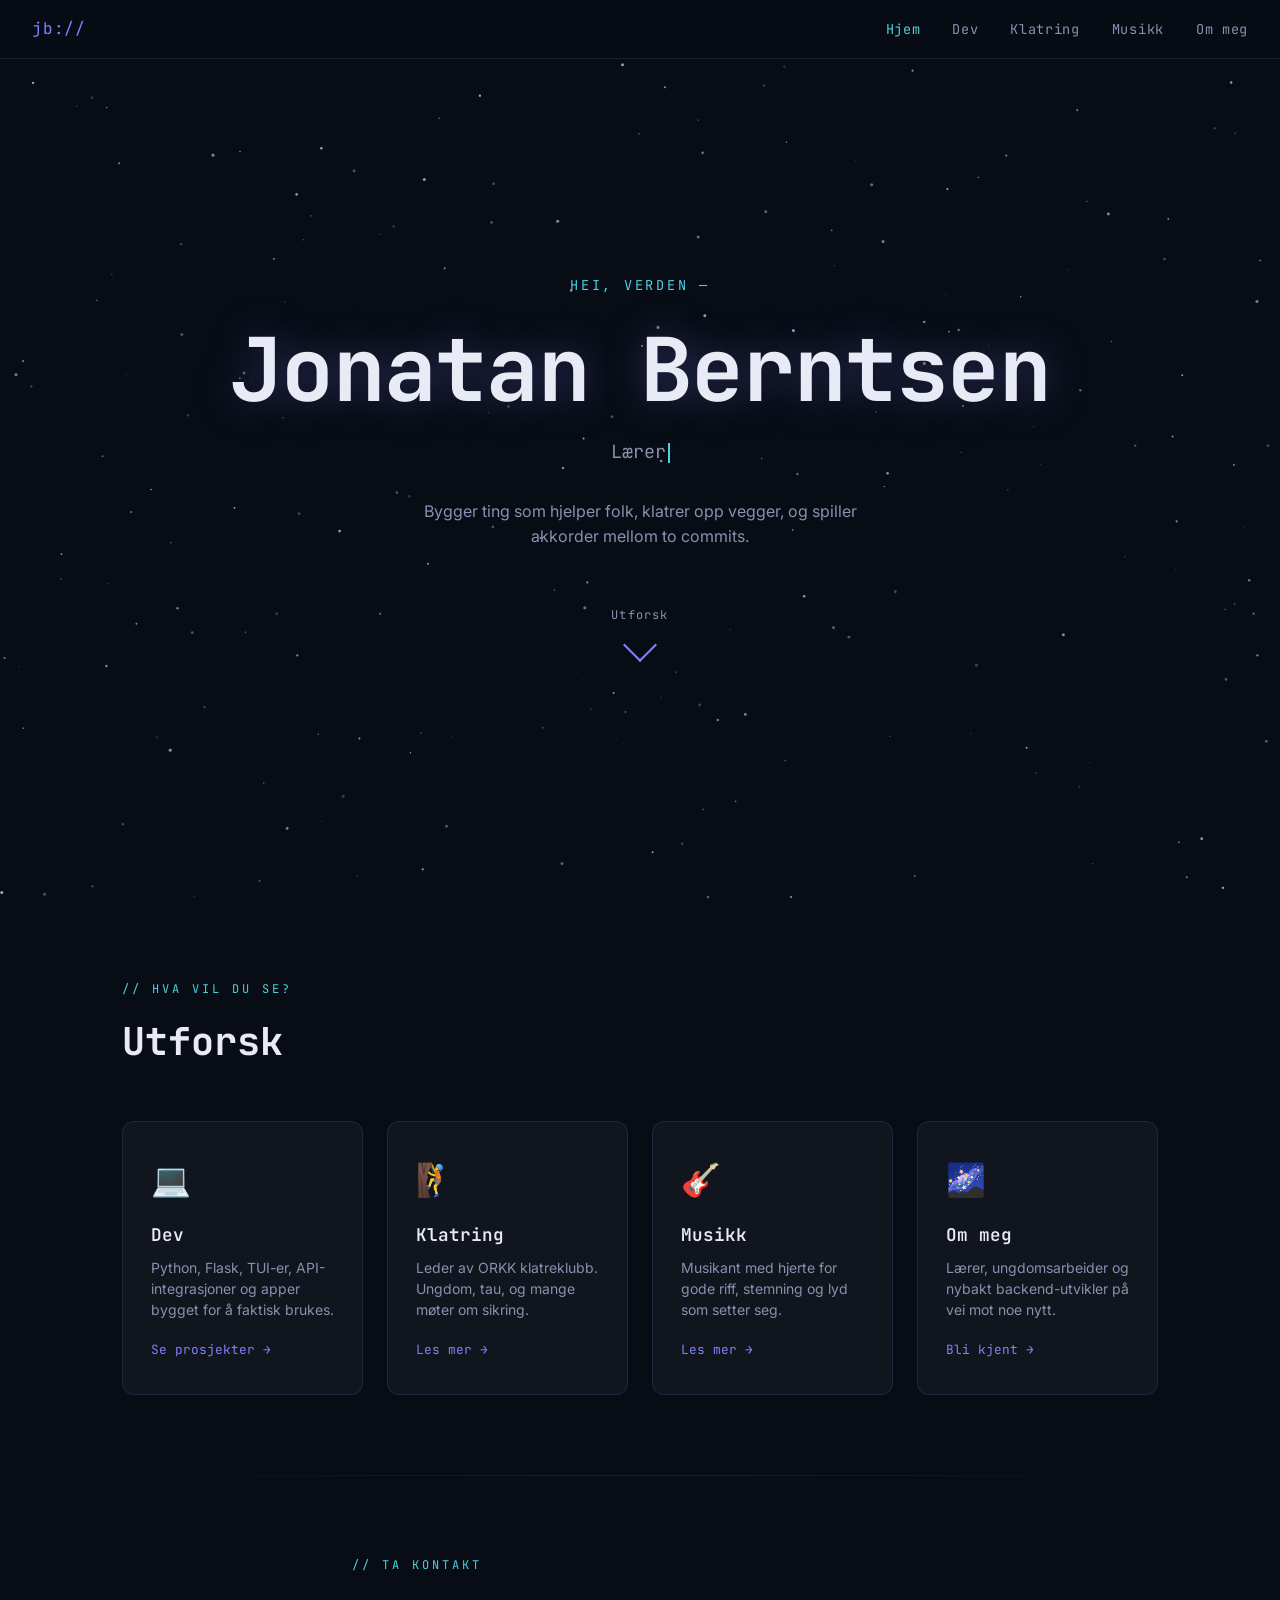
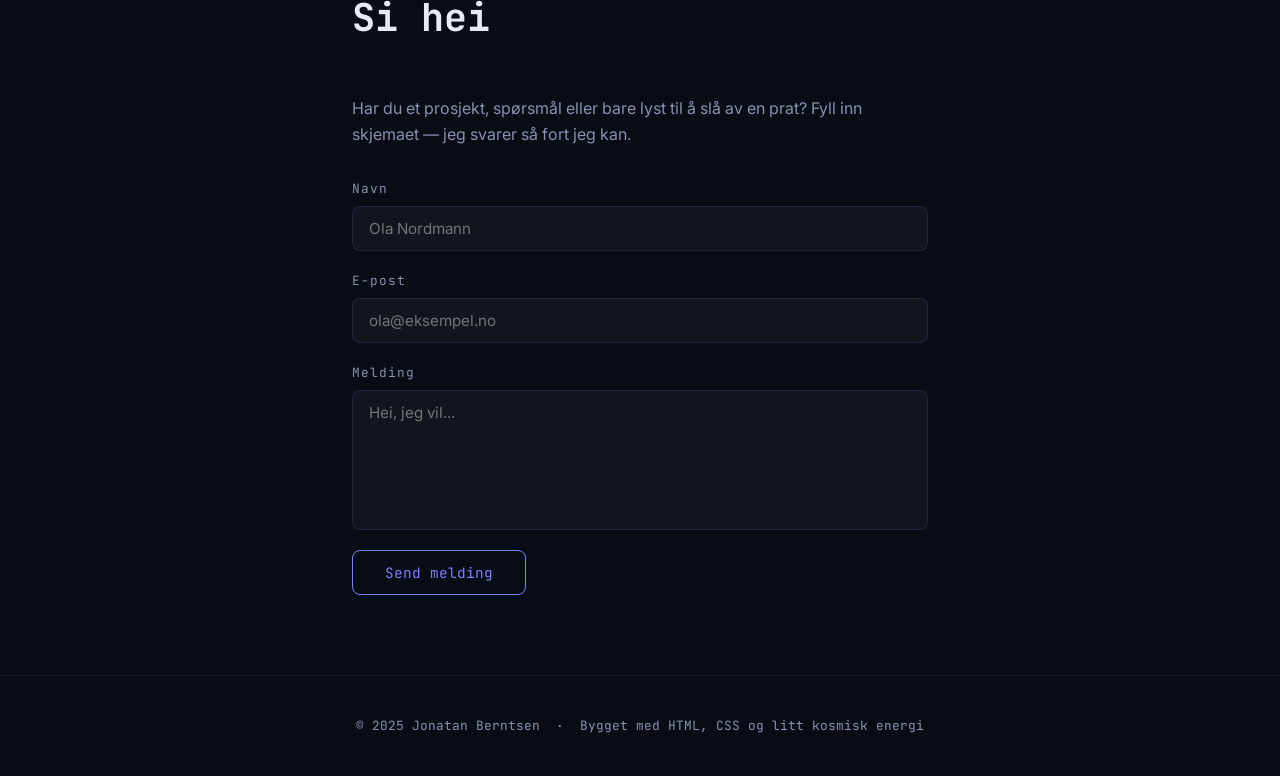
==== index.html @ e92df38f "Initial portfolio site Personlig portefølje for Jonatan Berntsen — HTML/CSS/JS med kosmisk design, a" ====
<!DOCTYPE html>
<html lang="no">
<head>
  <meta charset="UTF-8" />
  <meta name="viewport" content="width=device-width, initial-scale=1.0" />
  <title>Jonatan Berntsen</title>
  <meta name="description" content="Lærer, klatreklubb-leder, utvikler og musikant fra Norge." />
  <link rel="preconnect" href="https://fonts.googleapis.com" />
  <link rel="preconnect" href="https://fonts.gstatic.com" crossorigin />
  <link href="https://fonts.googleapis.com/css2?family=JetBrains+Mono:wght@400;600;700&family=Inter:wght@400;500&display=swap" rel="stylesheet" />
  <link rel="stylesheet" href="css/style.css" />
</head>
<body>

<canvas id="starfield"></canvas>

<div class="page-wrap">

  <!-- NAV -->
  <nav class="site-nav">
    <span class="nav-logo">jb://</span>
    <ul class="nav-links">
      <li><a href="index.html">Hjem</a></li>
      <li><a href="dev.html">Dev</a></li>
      <li><a href="klatring.html">Klatring</a></li>
      <li><a href="musikk.html">Musikk</a></li>
      <li><a href="om-meg.html">Om meg</a></li>
    </ul>
  </nav>

  <!-- HERO -->
  <section class="hero">
    <p class="hero-eyebrow">Hei, verden —</p>
    <h1 class="hero-name">Jonatan Berntsen</h1>
    <p class="hero-roles"><span id="typed-roles"></span></p>
    <p class="hero-tagline">Bygger ting som hjelper folk, klatrer opp vegger, og spiller akkorder mellom to commits.</p>
    <div class="scroll-hint" data-scroll="#seksjoner">
      <span>Utforsk</span>
      <div class="scroll-arrow"></div>
    </div>
  </section>

  <!-- NAV CARDS -->
  <section id="seksjoner">
    <p class="section-label">// hva vil du se?</p>
    <h2 class="section-title">Utforsk</h2>
    <div class="nav-cards">

      <a class="nav-card" href="dev.html">
        <span class="nav-card-icon">💻</span>
        <div class="nav-card-title">Dev</div>
        <div class="nav-card-desc">Python, Flask, TUI-er, API-integrasjoner og apper bygget for å faktisk brukes.</div>
        <span class="nav-card-arrow">Se prosjekter →</span>
      </a>

      <a class="nav-card" href="klatring.html">
        <span class="nav-card-icon">🧗</span>
        <div class="nav-card-title">Klatring</div>
        <div class="nav-card-desc">Leder av ORKK klatreklubb. Ungdom, tau, og mange møter om sikring.</div>
        <span class="nav-card-arrow">Les mer →</span>
      </a>

      <a class="nav-card" href="musikk.html">
        <span class="nav-card-icon">🎸</span>
        <div class="nav-card-title">Musikk</div>
        <div class="nav-card-desc">Musikant med hjerte for gode riff, stemning og lyd som setter seg.</div>
        <span class="nav-card-arrow">Les mer →</span>
      </a>

      <a class="nav-card" href="om-meg.html">
        <span class="nav-card-icon">🌌</span>
        <div class="nav-card-title">Om meg</div>
        <div class="nav-card-desc">Lærer, ungdomsarbeider og nybakt backend-utvikler på vei mot noe nytt.</div>
        <span class="nav-card-arrow">Bli kjent →</span>
      </a>

    </div>
  </section>

  <div class="divider" style="max-width:1100px;margin:0 auto;"></div>

  <!-- CONTACT -->
  <section id="kontakt" style="max-width:640px;">
    <p class="section-label">// ta kontakt</p>
    <h2 class="section-title">Si hei</h2>
    <p style="color:var(--text-muted);margin-bottom:2rem;">
      Har du et prosjekt, spørsmål eller bare lyst til å slå av en prat?
      Fyll inn skjemaet — jeg svarer så fort jeg kan.
    </p>

    <!-- Bytt ut YOUR_FORM_ID med din Formspree-ID etter registrering på formspree.io -->
    <form id="contact-form" class="contact-form" action="https://formspree.io/f/YOUR_FORM_ID" method="POST">
      <div class="form-group">
        <label for="name">Navn</label>
        <input type="text" id="name" name="name" required placeholder="Ola Nordmann" />
      </div>
      <div class="form-group">
        <label for="email">E-post</label>
        <input type="email" id="email" name="email" required placeholder="ola@eksempel.no" />
      </div>
      <div class="form-group">
        <label for="message">Melding</label>
        <textarea id="message" name="message" required placeholder="Hei, jeg vil..."></textarea>
      </div>
      <button type="submit" class="btn-send">Send melding</button>
    </form>
    <div id="form-success" class="form-success">
      ✓ Melding sendt! Jeg svarer så snart jeg kan.
    </div>
  </section>

  <!-- FOOTER -->
  <footer class="site-footer">
    <p>© 2025 Jonatan Berntsen &nbsp;·&nbsp; Bygget med HTML, CSS og litt kosmisk energi</p>
  </footer>

</div>

<script src="js/main.js"></script>
</body>
</html>
---- css/style.css ----
/* ===== RESET & BASE ===== */
*, *::before, *::after {
  box-sizing: border-box;
  margin: 0;
  padding: 0;
}

:root {
  --bg: #080c14;
  --bg-card: rgba(255, 255, 255, 0.04);
  --bg-card-hover: rgba(124, 131, 253, 0.08);
  --text: #e8eaf6;
  --text-muted: #8892b0;
  --accent: #7c83fd;
  --accent-cyan: #4dd0e1;
  --accent-glow: rgba(124, 131, 253, 0.35);
  --cyan-glow: rgba(77, 208, 225, 0.3);
  --border: rgba(124, 131, 253, 0.15);
  --border-hover: rgba(124, 131, 253, 0.5);
  --font-mono: 'JetBrains Mono', 'Courier New', monospace;
  --font-body: 'Inter', system-ui, sans-serif;
  --radius: 12px;
  --transition: 0.3s ease;
}

html {
  scroll-behavior: smooth;
}

body {
  background-color: var(--bg);
  color: var(--text);
  font-family: var(--font-body);
  font-size: 16px;
  line-height: 1.6;
  overflow-x: hidden;
}

a {
  color: var(--accent);
  text-decoration: none;
}

a:hover {
  color: var(--accent-cyan);
}

/* ===== CANVAS STARFIELD ===== */
#starfield {
  position: fixed;
  top: 0;
  left: 0;
  width: 100%;
  height: 100%;
  z-index: 0;
  pointer-events: none;
}

/* ===== LAYOUT WRAPPER ===== */
.page-wrap {
  position: relative;
  z-index: 1;
}

/* ===== NAV HEADER ===== */
.site-nav {
  position: fixed;
  top: 0;
  left: 0;
  right: 0;
  z-index: 100;
  display: flex;
  justify-content: space-between;
  align-items: center;
  padding: 1rem 2rem;
  background: rgba(8, 12, 20, 0.8);
  backdrop-filter: blur(12px);
  border-bottom: 1px solid var(--border);
}

.nav-logo {
  font-family: var(--font-mono);
  font-size: 1rem;
  color: var(--accent);
  letter-spacing: 0.05em;
}

.nav-links {
  display: flex;
  gap: 2rem;
  list-style: none;
}

.nav-links a {
  font-family: var(--font-mono);
  font-size: 0.85rem;
  color: var(--text-muted);
  letter-spacing: 0.05em;
  transition: color var(--transition);
}

.nav-links a:hover,
.nav-links a.active {
  color: var(--accent-cyan);
}

/* ===== HERO ===== */
.hero {
  min-height: 100vh;
  display: flex;
  flex-direction: column;
  justify-content: center;
  align-items: center;
  text-align: center;
  padding: 6rem 2rem 4rem;
}

.hero-eyebrow {
  font-family: var(--font-mono);
  font-size: 0.85rem;
  color: var(--accent-cyan);
  letter-spacing: 0.2em;
  text-transform: uppercase;
  margin-bottom: 1.5rem;
  opacity: 0;
  animation: fadeUp 0.8s ease 0.3s forwards;
}

.hero-name {
  font-family: var(--font-mono);
  font-size: clamp(2.5rem, 8vw, 5.5rem);
  font-weight: 700;
  line-height: 1.1;
  letter-spacing: -0.02em;
  color: var(--text);
  text-shadow: 0 0 40px var(--accent-glow);
  opacity: 0;
  animation: fadeUp 0.8s ease 0.5s forwards;
}

.hero-roles {
  font-family: var(--font-mono);
  font-size: clamp(0.9rem, 2.5vw, 1.15rem);
  color: var(--text-muted);
  margin-top: 1.25rem;
  min-height: 1.6em;
  opacity: 0;
  animation: fadeUp 0.8s ease 0.7s forwards;
}

.hero-roles .role-highlight {
  color: var(--accent);
}

.hero-tagline {
  margin-top: 2rem;
  font-size: 1rem;
  color: var(--text-muted);
  max-width: 480px;
  opacity: 0;
  animation: fadeUp 0.8s ease 0.9s forwards;
}

.scroll-hint {
  margin-top: 3.5rem;
  display: flex;
  flex-direction: column;
  align-items: center;
  gap: 0.5rem;
  opacity: 0;
  animation: fadeUp 0.8s ease 1.1s forwards;
}

.scroll-hint span {
  font-family: var(--font-mono);
  font-size: 0.75rem;
  color: var(--text-muted);
  letter-spacing: 0.1em;
}

.scroll-arrow {
  width: 24px;
  height: 24px;
  border-right: 2px solid var(--accent);
  border-bottom: 2px solid var(--accent);
  transform: rotate(45deg);
  animation: bounce 2s ease infinite;
  cursor: pointer;
}

/* ===== SECTIONS ===== */
section {
  padding: 5rem 2rem;
  max-width: 1100px;
  margin: 0 auto;
}

.section-label {
  font-family: var(--font-mono);
  font-size: 0.75rem;
  color: var(--accent-cyan);
  letter-spacing: 0.25em;
  text-transform: uppercase;
  margin-bottom: 0.75rem;
}

.section-title {
  font-family: var(--font-mono);
  font-size: clamp(1.6rem, 4vw, 2.4rem);
  font-weight: 700;
  color: var(--text);
  margin-bottom: 3rem;
}

/* ===== NAV CARDS (LANDING) ===== */
.nav-cards {
  display: grid;
  grid-template-columns: repeat(auto-fit, minmax(220px, 1fr));
  gap: 1.5rem;
}

.nav-card {
  display: block;
  background: var(--bg-card);
  border: 1px solid var(--border);
  border-radius: var(--radius);
  padding: 2rem 1.75rem;
  transition: background var(--transition), border-color var(--transition), transform var(--transition), box-shadow var(--transition);
  cursor: pointer;
}

.nav-card:hover {
  background: var(--bg-card-hover);
  border-color: var(--border-hover);
  transform: translateY(-4px);
  box-shadow: 0 8px 32px var(--accent-glow), 0 0 0 1px var(--border-hover);
}

.nav-card-icon {
  font-size: 2rem;
  margin-bottom: 1rem;
  display: block;
}

.nav-card-title {
  font-family: var(--font-mono);
  font-size: 1.1rem;
  font-weight: 600;
  color: var(--text);
  margin-bottom: 0.5rem;
}

.nav-card-desc {
  font-size: 0.875rem;
  color: var(--text-muted);
  line-height: 1.5;
}

.nav-card-arrow {
  display: inline-block;
  margin-top: 1.25rem;
  font-family: var(--font-mono);
  font-size: 0.8rem;
  color: var(--accent);
  transition: transform var(--transition), color var(--transition);
}

.nav-card:hover .nav-card-arrow {
  transform: translateX(4px);
  color: var(--accent-cyan);
}

/* ===== PROJECT CARDS ===== */
.project-grid {
  display: grid;
  grid-template-columns: repeat(auto-fit, minmax(300px, 1fr));
  gap: 1.5rem;
}

.project-card {
  background: var(--bg-card);
  border: 1px solid var(--border);
  border-radius: var(--radius);
  padding: 1.75rem;
  transition: background var(--transition), border-color var(--transition), transform var(--transition), box-shadow var(--transition);
}

.project-card:hover {
  background: var(--bg-card-hover);
  border-color: var(--border-hover);
  transform: translateY(-3px);
  box-shadow: 0 6px 24px var(--accent-glow);
}

.project-card-header {
  display: flex;
  justify-content: space-between;
  align-items: flex-start;
  margin-bottom: 0.75rem;
}

.project-name {
  font-family: var(--font-mono);
  font-size: 1rem;
  font-weight: 600;
  color: var(--text);
}

.project-link {
  font-size: 0.8rem;
  color: var(--text-muted);
  transition: color var(--transition);
}

.project-link:hover {
  color: var(--accent-cyan);
}

.project-desc {
  font-size: 0.875rem;
  color: var(--text-muted);
  margin-bottom: 1.25rem;
  line-height: 1.6;
}

.tech-tags {
  display: flex;
  flex-wrap: wrap;
  gap: 0.5rem;
}

.tech-tag {
  font-family: var(--font-mono);
  font-size: 0.72rem;
  padding: 0.2rem 0.65rem;
  border-radius: 99px;
  background: rgba(124, 131, 253, 0.1);
  color: var(--accent);
  border: 1px solid rgba(124, 131, 253, 0.2);
}

/* ===== CONTACT FORM ===== */
.contact-section {
  max-width: 640px;
  margin: 0 auto;
}

.contact-form {
  display: flex;
  flex-direction: column;
  gap: 1.25rem;
}

.form-group {
  display: flex;
  flex-direction: column;
  gap: 0.4rem;
}

.form-group label {
  font-family: var(--font-mono);
  font-size: 0.8rem;
  color: var(--text-muted);
  letter-spacing: 0.08em;
}

.form-group input,
.form-group textarea {
  background: var(--bg-card);
  border: 1px solid var(--border);
  border-radius: 8px;
  padding: 0.75rem 1rem;
  color: var(--text);
  font-family: var(--font-body);
  font-size: 0.95rem;
  transition: border-color var(--transition), box-shadow var(--transition);
  outline: none;
  resize: none;
}

.form-group input:focus,
.form-group textarea:focus {
  border-color: var(--accent);
  box-shadow: 0 0 0 3px var(--accent-glow);
}

.form-group textarea {
  min-height: 140px;
}

.btn-send {
  align-self: flex-start;
  background: transparent;
  border: 1px solid var(--accent);
  color: var(--accent);
  font-family: var(--font-mono);
  font-size: 0.9rem;
  padding: 0.75rem 2rem;
  border-radius: 8px;
  cursor: pointer;
  transition: background var(--transition), color var(--transition), box-shadow var(--transition);
}

.btn-send:hover {
  background: var(--accent);
  color: var(--bg);
  box-shadow: 0 4px 20px var(--accent-glow);
}

.form-success {
  display: none;
  font-family: var(--font-mono);
  font-size: 0.9rem;
  color: var(--accent-cyan);
  padding: 1rem;
  border: 1px solid var(--cyan-glow);
  border-radius: 8px;
  text-align: center;
}

/* ===== CONTENT BLOCKS (undersider) ===== */
.content-block {
  max-width: 720px;
}

.content-block h2 {
  font-family: var(--font-mono);
  font-size: 1.3rem;
  color: var(--accent);
  margin-top: 2.5rem;
  margin-bottom: 0.75rem;
}

.content-block p {
  color: var(--text-muted);
  line-height: 1.8;
  margin-bottom: 1rem;
}

.content-block ul {
  color: var(--text-muted);
  padding-left: 1.5rem;
  line-height: 1.8;
}

.skill-list {
  display: flex;
  flex-wrap: wrap;
  gap: 0.75rem;
  margin-top: 1.25rem;
}

.skill-badge {
  font-family: var(--font-mono);
  font-size: 0.8rem;
  padding: 0.35rem 0.85rem;
  border-radius: 99px;
  background: rgba(77, 208, 225, 0.08);
  color: var(--accent-cyan);
  border: 1px solid rgba(77, 208, 225, 0.2);
}

/* ===== FOOTER ===== */
.site-footer {
  text-align: center;
  padding: 2.5rem 2rem;
  font-family: var(--font-mono);
  font-size: 0.8rem;
  color: var(--text-muted);
  border-top: 1px solid var(--border);
}

/* ===== SUBPAGE HERO ===== */
.page-hero {
  padding: 8rem 2rem 3rem;
  max-width: 1100px;
  margin: 0 auto;
}

.page-hero-label {
  font-family: var(--font-mono);
  font-size: 0.8rem;
  color: var(--accent-cyan);
  letter-spacing: 0.2em;
  text-transform: uppercase;
  margin-bottom: 0.75rem;
}

.page-hero-title {
  font-family: var(--font-mono);
  font-size: clamp(2rem, 5vw, 3.5rem);
  font-weight: 700;
  color: var(--text);
  text-shadow: 0 0 30px var(--accent-glow);
}

.page-hero-sub {
  margin-top: 1rem;
  font-size: 1rem;
  color: var(--text-muted);
  max-width: 560px;
}

/* ===== DIVIDER ===== */
.divider {
  width: 100%;
  height: 1px;
  background: linear-gradient(90deg, transparent, var(--border), transparent);
  margin: 1rem 0;
}

/* ===== ANIMATIONS ===== */
@keyframes fadeUp {
  from { opacity: 0; transform: translateY(20px); }
  to   { opacity: 1; transform: translateY(0); }
}

@keyframes bounce {
  0%, 100% { transform: rotate(45deg) translateY(0); }
  50%       { transform: rotate(45deg) translateY(6px); }
}

/* ===== TYPEWRITER CURSOR ===== */
.cursor {
  display: inline-block;
  width: 2px;
  height: 1.1em;
  background: var(--accent-cyan);
  vertical-align: middle;
  margin-left: 2px;
  animation: blink 1s step-end infinite;
}

@keyframes blink {
  0%, 100% { opacity: 1; }
  50%       { opacity: 0; }
}

/* ===== MOBILE ===== */
@media (max-width: 640px) {
  .nav-links {
    gap: 1rem;
  }
  .nav-links a {
    font-size: 0.75rem;
  }
  .nav-cards {
    grid-template-columns: 1fr 1fr;
  }
  .project-grid {
    grid-template-columns: 1fr;
  }
  .btn-send {
    align-self: stretch;
    text-align: center;
  }
}

@media (max-width: 400px) {
  .nav-cards {
    grid-template-columns: 1fr;
  }
}
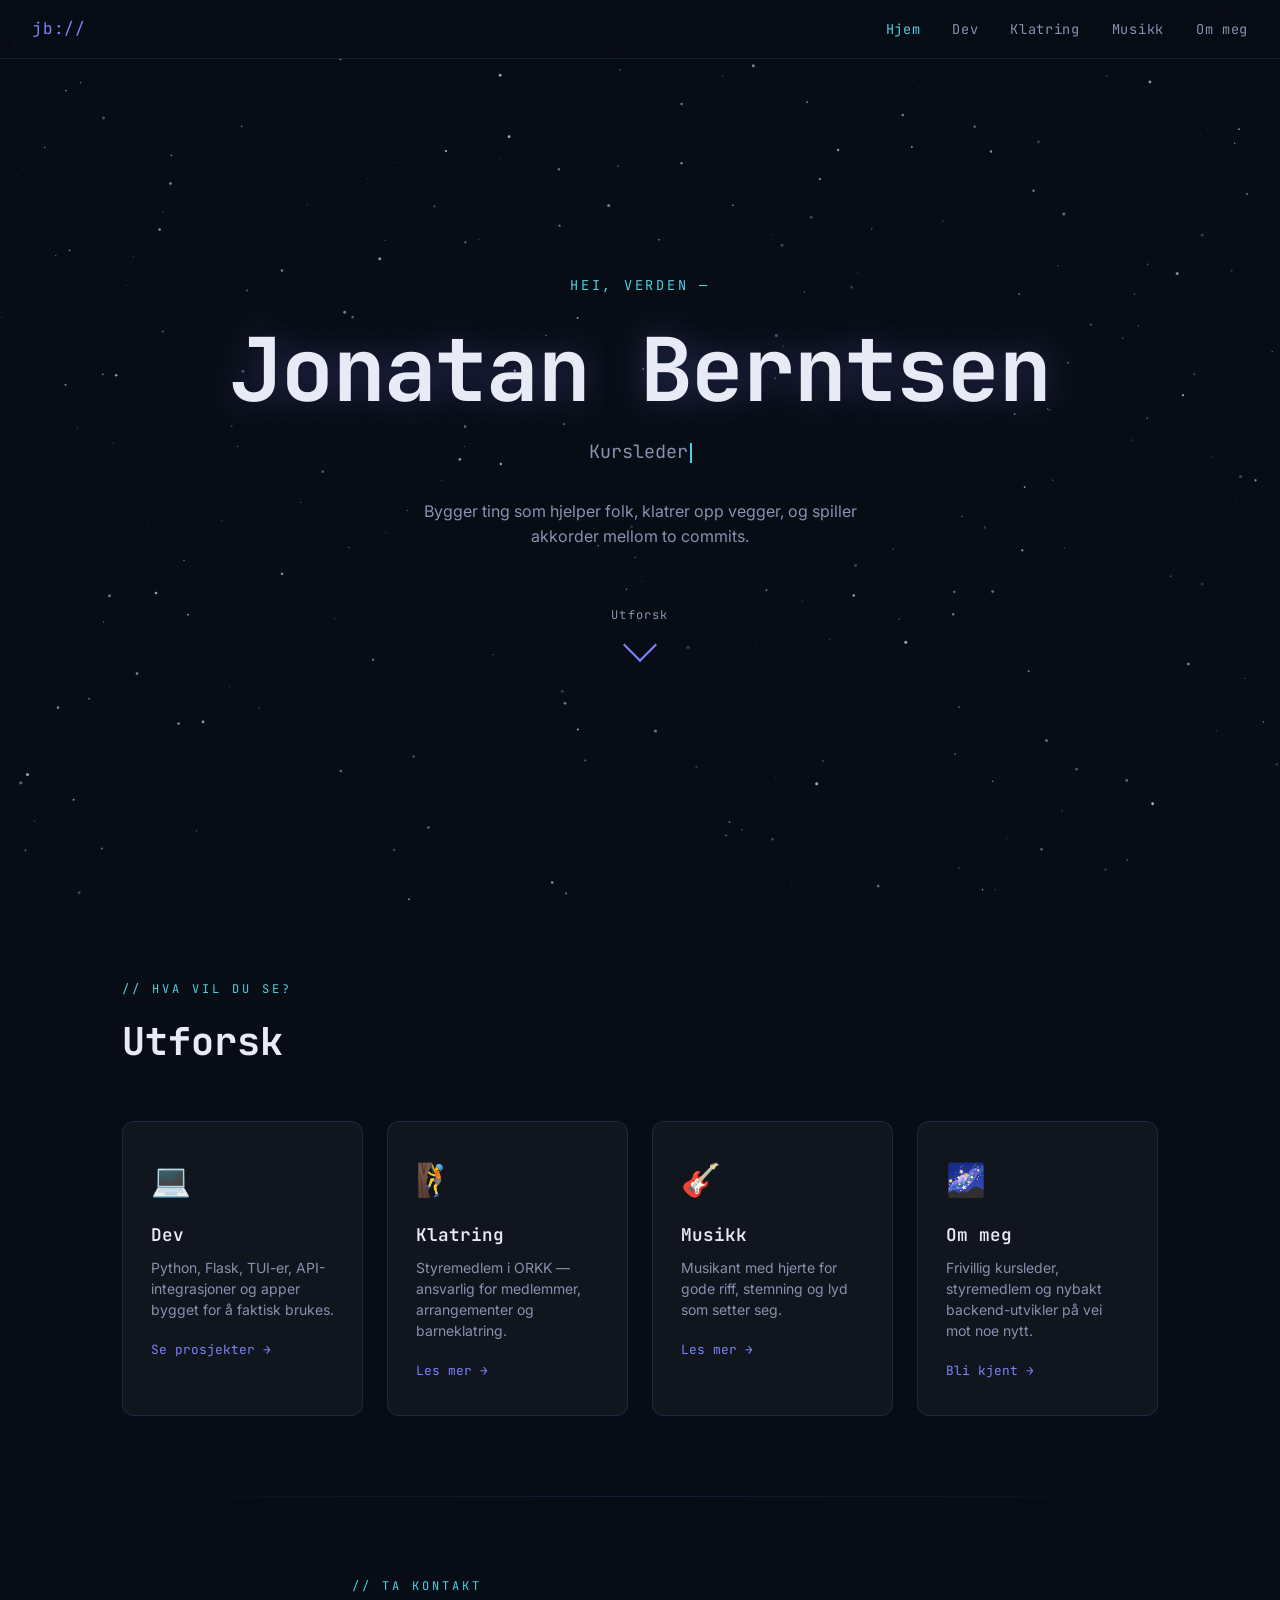
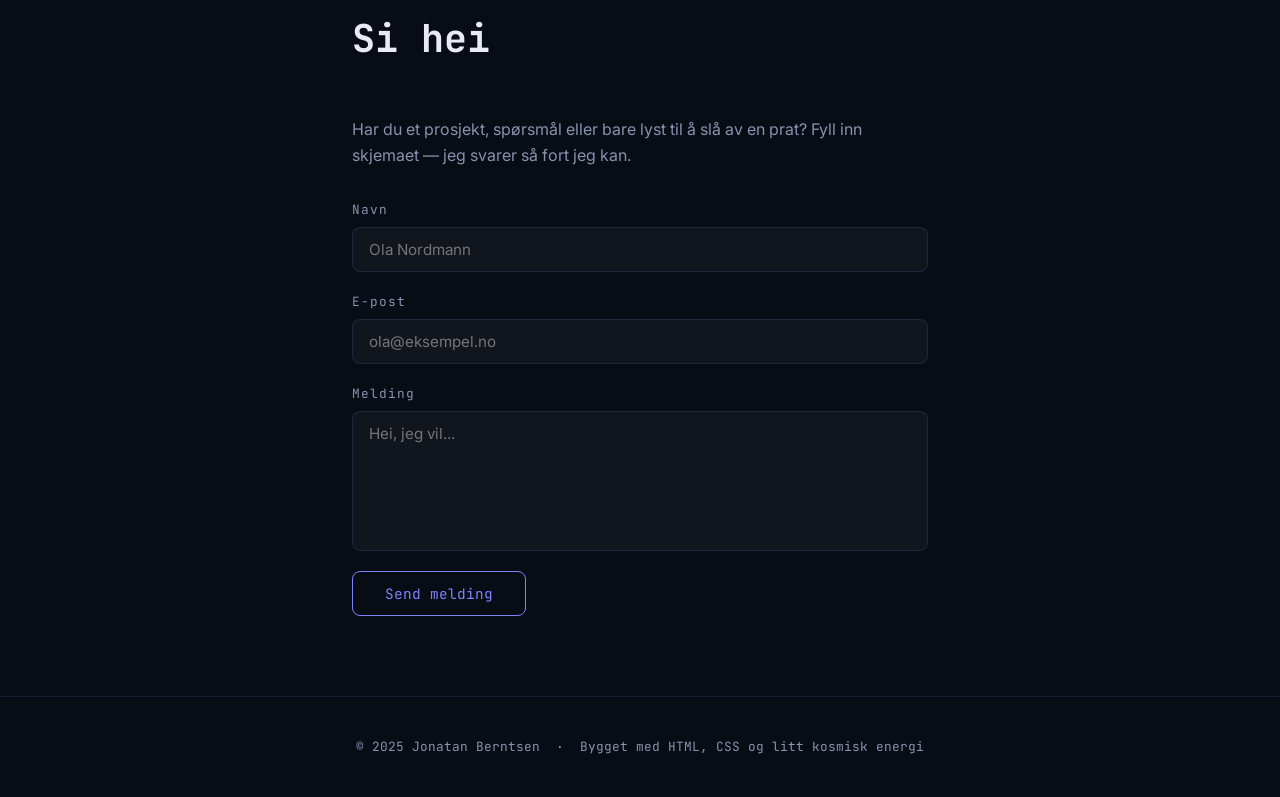
==== commit bec6b282: "Rett rolle- og bakgrunnsbeskrivelser Fjerner 'lærer', 'klatreklubb-leder' og 'ungdomsarbeider' fra a" ====
--- a/index.html
+++ b/index.html
@@ -4,7 +4,7 @@
   <meta charset="UTF-8" />
   <meta name="viewport" content="width=device-width, initial-scale=1.0" />
   <title>Jonatan Berntsen</title>
-  <meta name="description" content="Lærer, klatreklubb-leder, utvikler og musikant fra Norge." />
+  <meta name="description" content="Kursleder, styremedlem i ORKK, utvikler og musikant fra Norge." />
   <link rel="preconnect" href="https://fonts.googleapis.com" />
   <link rel="preconnect" href="https://fonts.gstatic.com" crossorigin />
   <link href="https://fonts.googleapis.com/css2?family=JetBrains+Mono:wght@400;600;700&family=Inter:wght@400;500&display=swap" rel="stylesheet" />
@@ -56,7 +56,7 @@
       <a class="nav-card" href="klatring.html">
         <span class="nav-card-icon">🧗</span>
         <div class="nav-card-title">Klatring</div>
-        <div class="nav-card-desc">Leder av ORKK klatreklubb. Ungdom, tau, og mange møter om sikring.</div>
+        <div class="nav-card-desc">Styremedlem i ORKK — ansvarlig for medlemmer, arrangementer og barneklatring.</div>
         <span class="nav-card-arrow">Les mer →</span>
       </a>
 
@@ -70,7 +70,7 @@
       <a class="nav-card" href="om-meg.html">
         <span class="nav-card-icon">🌌</span>
         <div class="nav-card-title">Om meg</div>
-        <div class="nav-card-desc">Lærer, ungdomsarbeider og nybakt backend-utvikler på vei mot noe nytt.</div>
+        <div class="nav-card-desc">Frivillig kursleder, styremedlem og nybakt backend-utvikler på vei mot noe nytt.</div>
         <span class="nav-card-arrow">Bli kjent →</span>
       </a>
 
--- a/css/style.css
+++ b/css/style.css
@@ -534,6 +534,150 @@
 @keyframes blink {
   0%, 100% { opacity: 1; }
   50%       { opacity: 0; }
+}
+
+/* ===== ØTHER/DEV/NULL SECTION ===== */
+.oether-section {
+  border-left: 3px solid var(--accent-cyan);
+  padding-left: 1.75rem;
+  margin-bottom: 4rem;
+}
+
+.oether-banner {
+  width: 100%;
+  max-height: 260px;
+  object-fit: cover;
+  border-radius: var(--radius);
+  margin-bottom: 1.75rem;
+  border: 1px solid var(--border);
+}
+
+.oether-meta {
+  display: flex;
+  align-items: center;
+  gap: 1rem;
+  margin-bottom: 1.25rem;
+  flex-wrap: wrap;
+}
+
+.oether-genre-tag {
+  font-family: var(--font-mono);
+  font-size: 0.75rem;
+  padding: 0.25rem 0.75rem;
+  border-radius: 99px;
+  background: rgba(77, 208, 225, 0.1);
+  color: var(--accent-cyan);
+  border: 1px solid rgba(77, 208, 225, 0.25);
+}
+
+.btn-spotify {
+  display: inline-flex;
+  align-items: center;
+  gap: 0.5rem;
+  background: transparent;
+  border: 1px solid var(--accent-cyan);
+  color: var(--accent-cyan);
+  font-family: var(--font-mono);
+  font-size: 0.85rem;
+  padding: 0.6rem 1.4rem;
+  border-radius: 8px;
+  transition: background var(--transition), color var(--transition), box-shadow var(--transition);
+  margin-top: 1.5rem;
+  margin-bottom: 2.5rem;
+}
+
+.btn-spotify:hover {
+  background: var(--accent-cyan);
+  color: var(--bg);
+  box-shadow: 0 4px 20px var(--cyan-glow);
+}
+
+/* ===== TRACK GRID ===== */
+.track-grid {
+  display: grid;
+  grid-template-columns: repeat(auto-fill, minmax(155px, 1fr));
+  gap: 1.25rem;
+}
+
+.track-card {
+  position: relative;
+  border-radius: var(--radius);
+  overflow: hidden;
+  background: var(--bg-card);
+  border: 1px solid var(--border);
+  transition: transform var(--transition), box-shadow var(--transition), border-color var(--transition);
+}
+
+.track-card:hover {
+  transform: translateY(-3px);
+  box-shadow: 0 6px 24px var(--cyan-glow);
+  border-color: rgba(77, 208, 225, 0.4);
+}
+
+.track-card img {
+  width: 100%;
+  aspect-ratio: 1;
+  object-fit: cover;
+  display: block;
+}
+
+.track-card-info {
+  padding: 0.75rem;
+}
+
+.track-title {
+  font-family: var(--font-mono);
+  font-size: 0.78rem;
+  color: var(--text);
+  line-height: 1.3;
+  margin-bottom: 0.25rem;
+}
+
+.track-duration {
+  font-family: var(--font-mono);
+  font-size: 0.7rem;
+  color: var(--text-muted);
+}
+
+.track-card-link {
+  position: absolute;
+  inset: 0;
+  z-index: 1;
+}
+
+/* ===== INSTRUMENT BADGES ===== */
+.instrument-primary {
+  font-family: var(--font-mono);
+  font-size: 0.9rem;
+  padding: 0.4rem 1rem;
+  border-radius: 99px;
+  background: rgba(77, 208, 225, 0.12);
+  color: var(--accent-cyan);
+  border: 1px solid rgba(77, 208, 225, 0.35);
+  font-weight: 600;
+}
+
+/* ===== FRONT OF HOUSE BLOCK ===== */
+.foh-block {
+  margin-top: 2.5rem;
+  padding: 1.5rem 1.75rem;
+  border-left: 3px solid var(--accent);
+  background: rgba(124, 131, 253, 0.04);
+  border-radius: 0 var(--radius) var(--radius) 0;
+}
+
+.foh-block h3 {
+  font-family: var(--font-mono);
+  font-size: 1rem;
+  color: var(--accent);
+  margin-bottom: 0.75rem;
+}
+
+.foh-block p {
+  font-size: 0.9rem;
+  color: var(--text-muted);
+  line-height: 1.7;
+  margin-bottom: 0.5rem;
 }
 
 /* ===== MOBILE ===== */
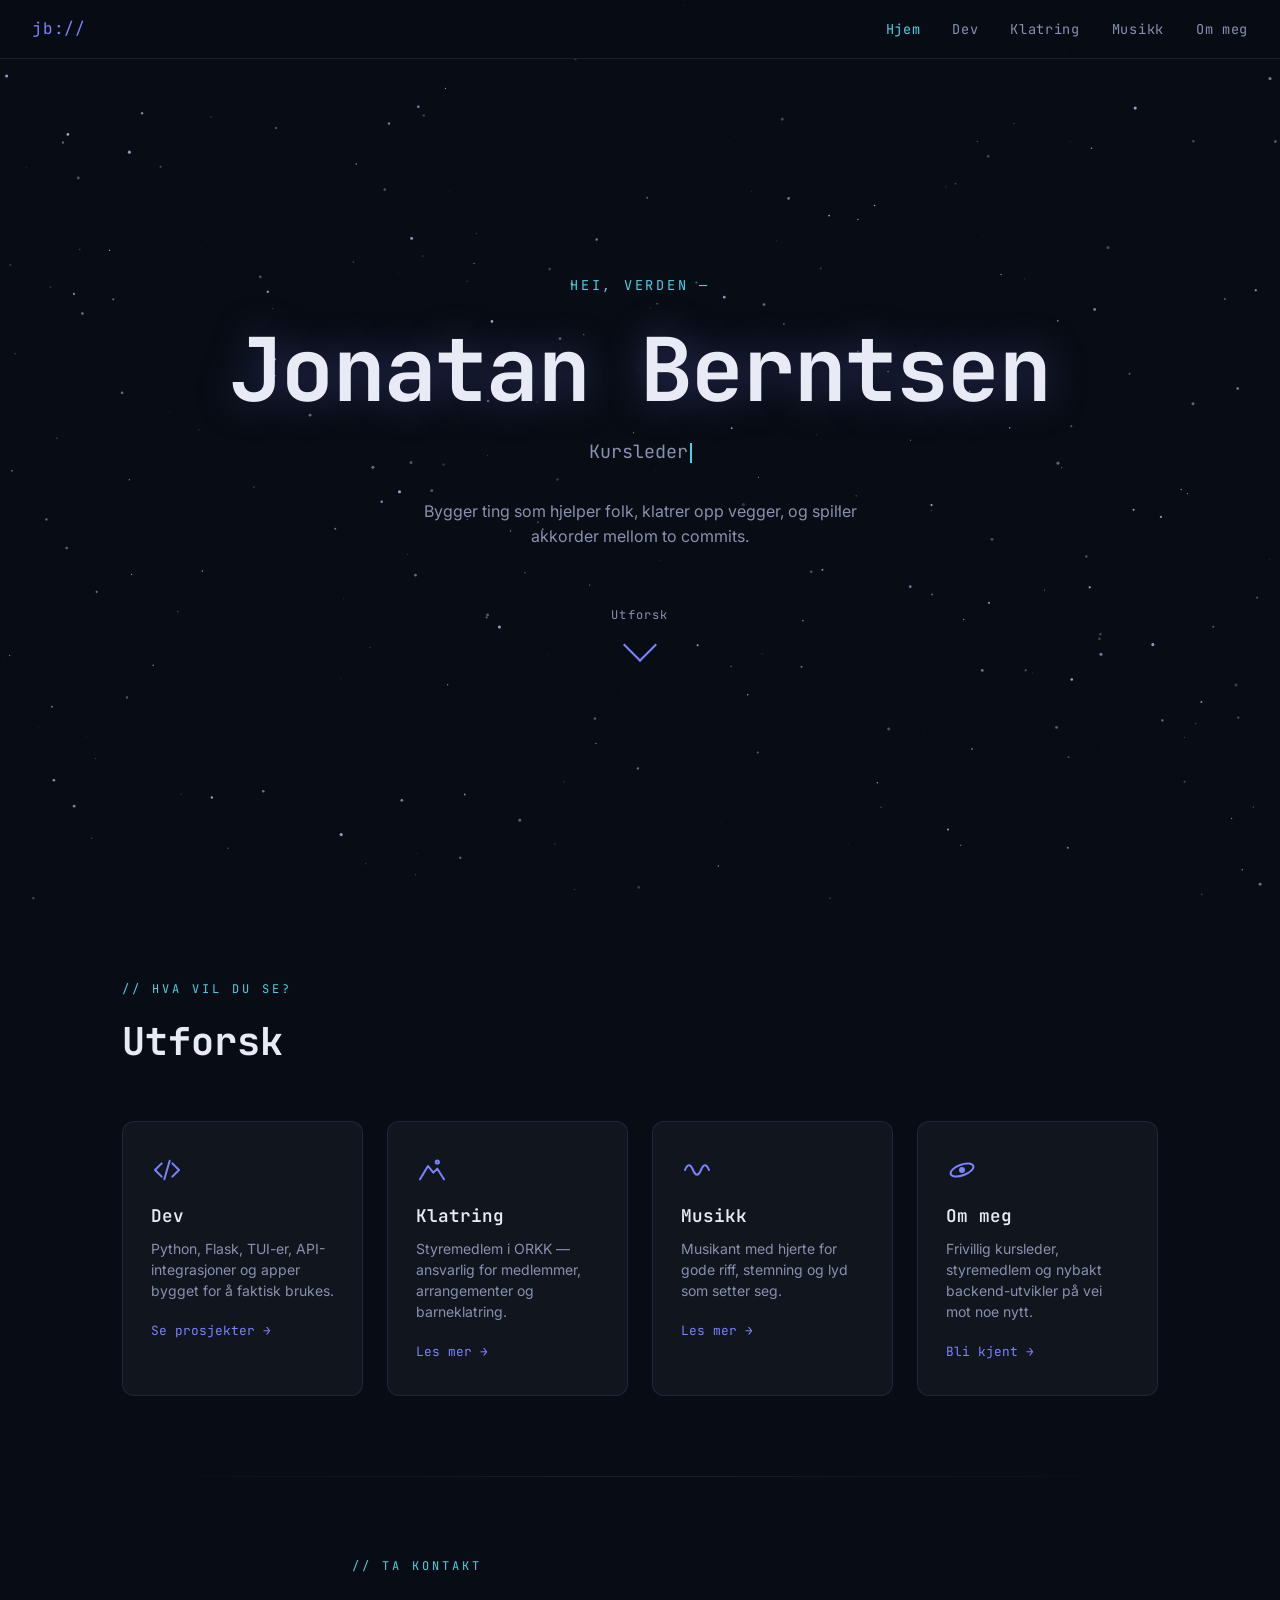
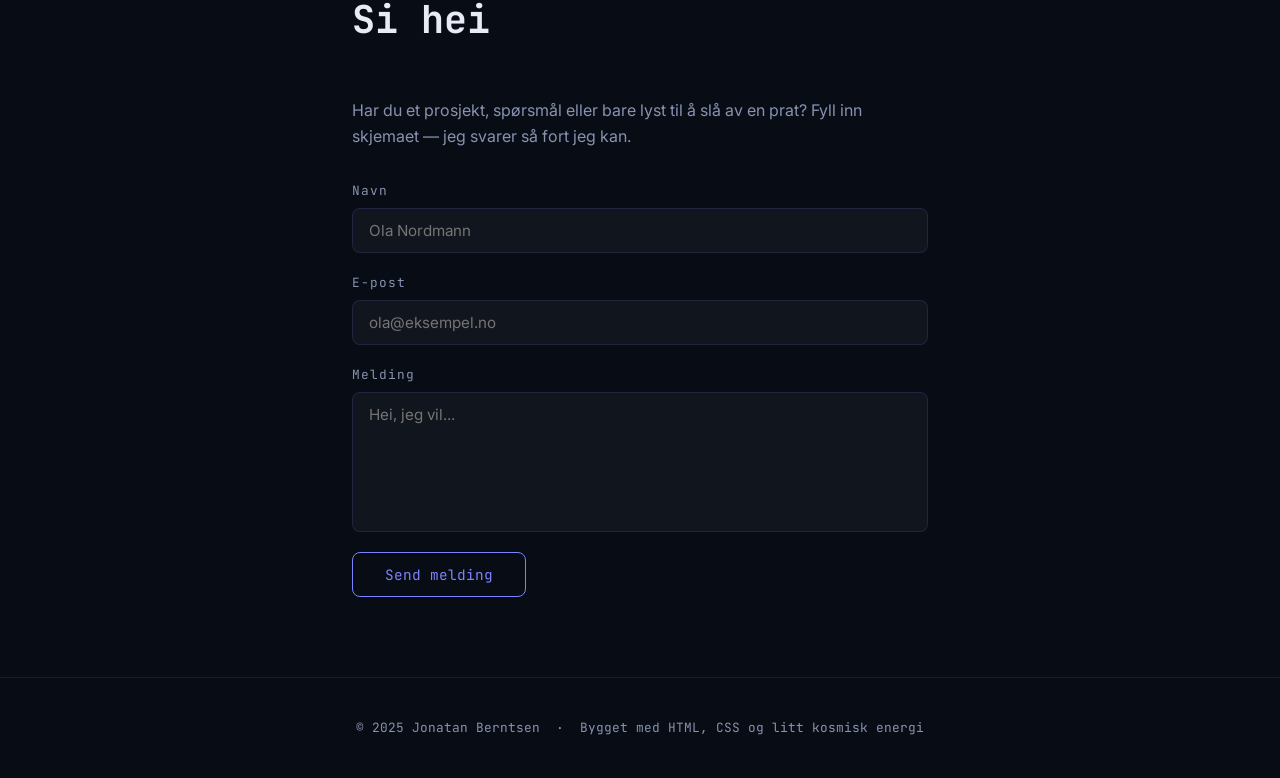
==== commit d4362f41: "Bytt emojis i nav-cards til SVG og rydd Dev-siden - index.html + style.css: erstatt emoji-ikoner (💻🧗" ====
--- a/index.html
+++ b/index.html
@@ -47,28 +47,40 @@
     <div class="nav-cards">
 
       <a class="nav-card" href="dev.html">
-        <span class="nav-card-icon">💻</span>
+        <svg class="nav-card-icon" viewBox="0 0 24 24" fill="none" stroke="currentColor" stroke-width="1.5" stroke-linecap="round" stroke-linejoin="round" aria-hidden="true">
+          <polyline points="8 7 3 12 8 17"></polyline>
+          <polyline points="16 7 21 12 16 17"></polyline>
+          <line x1="14" y1="5" x2="10" y2="19"></line>
+        </svg>
         <div class="nav-card-title">Dev</div>
         <div class="nav-card-desc">Python, Flask, TUI-er, API-integrasjoner og apper bygget for å faktisk brukes.</div>
         <span class="nav-card-arrow">Se prosjekter →</span>
       </a>
 
       <a class="nav-card" href="klatring.html">
-        <span class="nav-card-icon">🧗</span>
+        <svg class="nav-card-icon" viewBox="0 0 24 24" fill="none" stroke="currentColor" stroke-width="1.5" stroke-linecap="round" stroke-linejoin="round" aria-hidden="true">
+          <polyline points="3 19 9 9 13 14 16 11 21 19"></polyline>
+          <circle cx="16" cy="6" r="1.2"></circle>
+        </svg>
         <div class="nav-card-title">Klatring</div>
         <div class="nav-card-desc">Styremedlem i ORKK — ansvarlig for medlemmer, arrangementer og barneklatring.</div>
         <span class="nav-card-arrow">Les mer →</span>
       </a>
 
       <a class="nav-card" href="musikk.html">
-        <span class="nav-card-icon">🎸</span>
+        <svg class="nav-card-icon" viewBox="0 0 24 24" fill="none" stroke="currentColor" stroke-width="1.5" stroke-linecap="round" stroke-linejoin="round" aria-hidden="true">
+          <path d="M3 12 Q 6 5, 9 12 T 15 12 T 21 12"></path>
+        </svg>
         <div class="nav-card-title">Musikk</div>
         <div class="nav-card-desc">Musikant med hjerte for gode riff, stemning og lyd som setter seg.</div>
         <span class="nav-card-arrow">Les mer →</span>
       </a>
 
       <a class="nav-card" href="om-meg.html">
-        <span class="nav-card-icon">🌌</span>
+        <svg class="nav-card-icon" viewBox="0 0 24 24" fill="none" stroke="currentColor" stroke-width="1.5" stroke-linecap="round" stroke-linejoin="round" aria-hidden="true">
+          <ellipse cx="12" cy="12" rx="9" ry="4" transform="rotate(-20 12 12)"></ellipse>
+          <circle cx="12" cy="12" r="1.5" fill="currentColor"></circle>
+        </svg>
         <div class="nav-card-title">Om meg</div>
         <div class="nav-card-desc">Frivillig kursleder, styremedlem og nybakt backend-utvikler på vei mot noe nytt.</div>
         <span class="nav-card-arrow">Bli kjent →</span>
--- a/css/style.css
+++ b/css/style.css
@@ -237,9 +237,17 @@
 }
 
 .nav-card-icon {
-  font-size: 2rem;
+  width: 32px;
+  height: 32px;
   margin-bottom: 1rem;
   display: block;
+  color: var(--accent);
+  transition: color var(--transition), transform var(--transition);
+}
+
+.nav-card:hover .nav-card-icon {
+  color: var(--accent-cyan);
+  transform: translateY(-2px);
 }
 
 .nav-card-title {
@@ -337,6 +345,44 @@
   background: rgba(124, 131, 253, 0.1);
   color: var(--accent);
   border: 1px solid rgba(124, 131, 253, 0.2);
+}
+
+/* ===== LOCAL PROJECTS (terminal list) ===== */
+.local-projects {
+  background: var(--bg-card);
+  border: 1px solid var(--border);
+  border-radius: var(--radius);
+  padding: 1.5rem 1.75rem;
+  font-family: var(--font-mono);
+}
+
+.local-projects-prompt {
+  color: var(--accent);
+  font-size: 0.85rem;
+  margin-bottom: 1rem;
+  opacity: 0.85;
+}
+
+.local-project {
+  display: grid;
+  grid-template-columns: 200px 1fr;
+  gap: 1.25rem;
+  padding: 0.55rem 0;
+  font-size: 0.875rem;
+  border-bottom: 1px dashed rgba(255, 255, 255, 0.06);
+}
+
+.local-project:last-child {
+  border-bottom: none;
+}
+
+.local-project-name {
+  color: var(--accent-cyan);
+}
+
+.local-project-desc {
+  color: var(--text-muted);
+  font-family: var(--font-sans);
 }
 
 /* ===== CONTACT FORM ===== */
@@ -694,6 +740,10 @@
   .project-grid {
     grid-template-columns: 1fr;
   }
+  .local-project {
+    grid-template-columns: 1fr;
+    gap: 0.25rem;
+  }
   .btn-send {
     align-self: stretch;
     text-align: center;
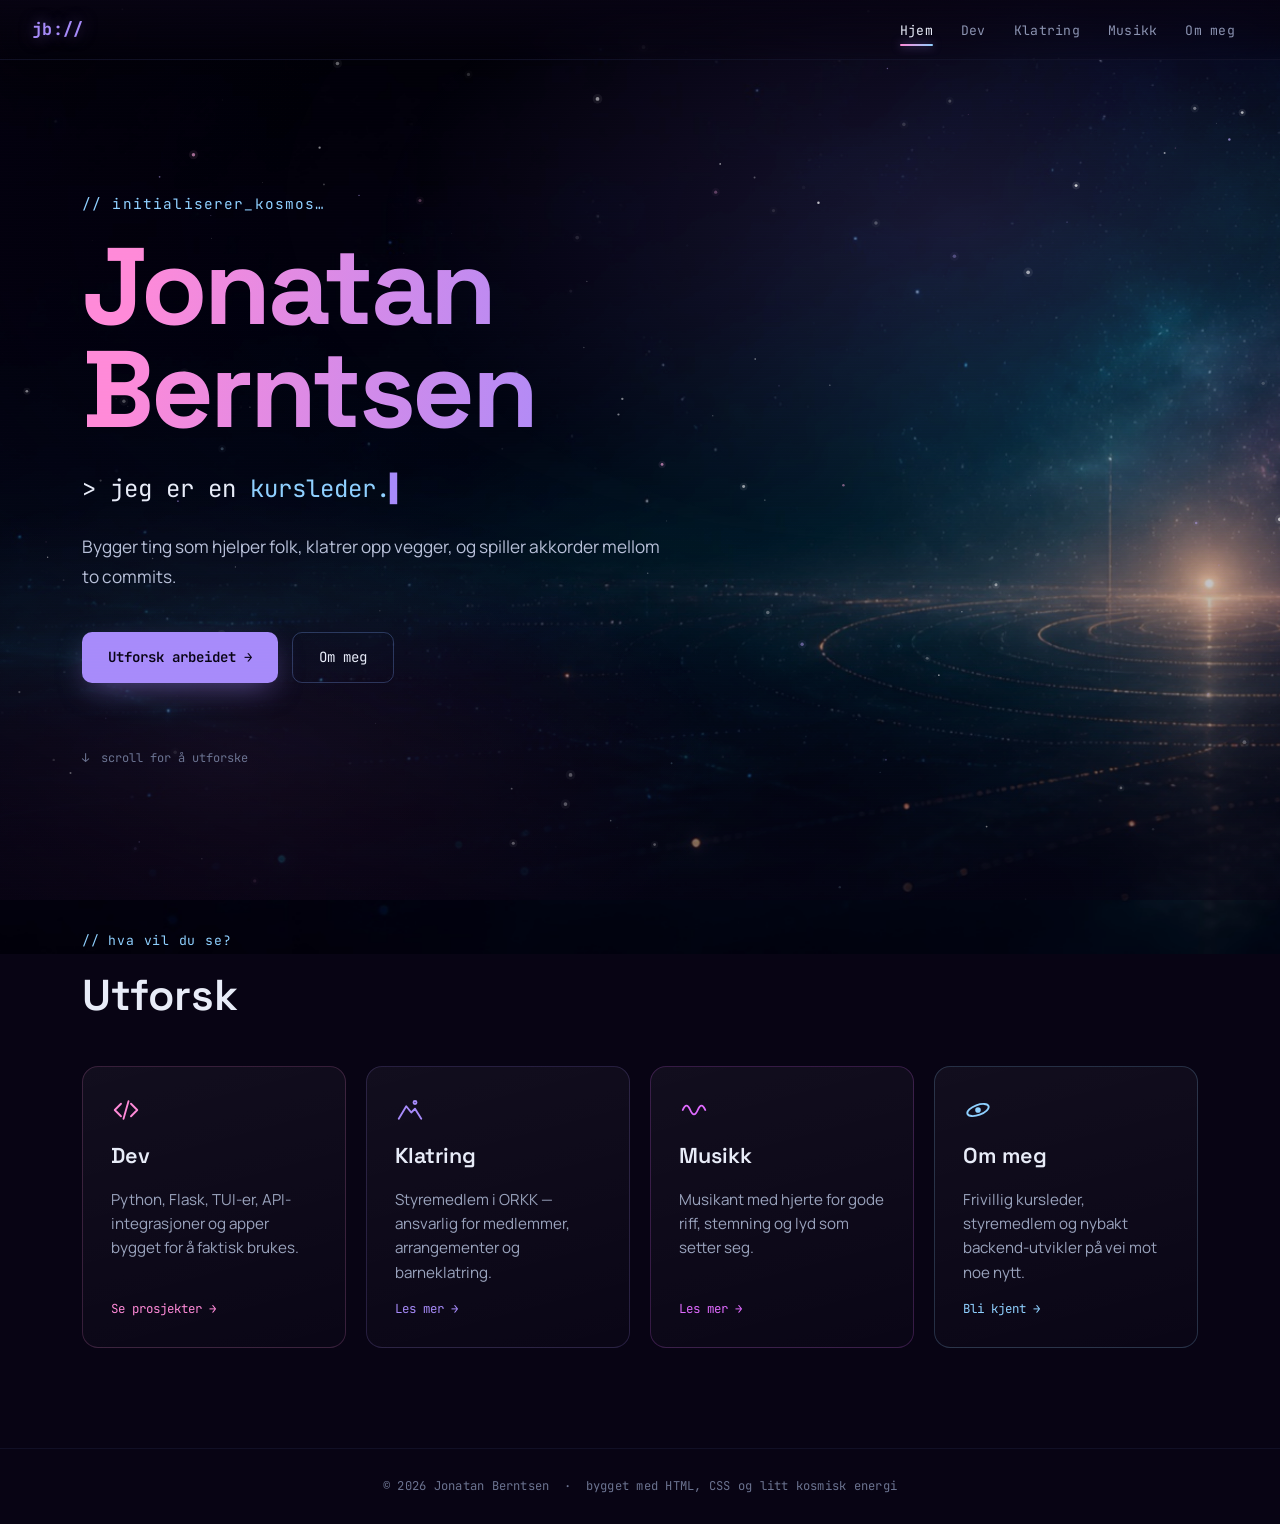
==== commit 39a17b8a: "Implementer Kosmos v2-designet fra Claude Design Visuell totaloverhaling av alle fem sidene: ny pale" ====
--- a/index.html
+++ b/index.html
@@ -7,18 +7,22 @@
   <meta name="description" content="Kursleder, styremedlem i ORKK, utvikler og musikant fra Norge." />
   <link rel="preconnect" href="https://fonts.googleapis.com" />
   <link rel="preconnect" href="https://fonts.gstatic.com" crossorigin />
-  <link href="https://fonts.googleapis.com/css2?family=JetBrains+Mono:wght@400;600;700&family=Inter:wght@400;500&display=swap" rel="stylesheet" />
+  <link href="https://fonts.googleapis.com/css2?family=Space+Grotesk:wght@400;500;600;700&family=Manrope:wght@400;500;600&family=JetBrains+Mono:wght@400;600;700&display=swap" rel="stylesheet" />
   <link rel="stylesheet" href="css/style.css" />
 </head>
 <body>
 
+<div class="cosmos-bg" aria-hidden="true"></div>
+<div class="nebula" aria-hidden="true"></div>
 <canvas id="starfield"></canvas>
+<div class="vignette" aria-hidden="true"></div>
+<div class="scanlines" aria-hidden="true"></div>
 
 <div class="page-wrap">
 
   <!-- NAV -->
   <nav class="site-nav">
-    <span class="nav-logo">jb://</span>
+    <a class="nav-logo" href="index.html">jb://</a>
     <ul class="nav-links">
       <li><a href="index.html">Hjem</a></li>
       <li><a href="dev.html">Dev</a></li>
@@ -28,26 +32,29 @@
     </ul>
   </nav>
 
+  <main>
+
   <!-- HERO -->
   <section class="hero">
-    <p class="hero-eyebrow">Hei, verden —</p>
-    <h1 class="hero-name">Jonatan Berntsen</h1>
-    <p class="hero-roles"><span id="typed-roles"></span></p>
+    <p class="hero-eyebrow">// initialiserer_kosmos…</p>
+    <h1 class="hero-name">Jonatan<br />Berntsen</h1>
+    <p class="hero-roles">&gt; jeg er en <span class="typed" id="typed-roles"></span><span class="typed-cursor">▌</span></p>
     <p class="hero-tagline">Bygger ting som hjelper folk, klatrer opp vegger, og spiller akkorder mellom to commits.</p>
-    <div class="scroll-hint" data-scroll="#seksjoner">
-      <span>Utforsk</span>
-      <div class="scroll-arrow"></div>
+    <div class="hero-cta">
+      <a class="btn-primary" href="dev.html">Utforsk arbeidet →</a>
+      <a class="btn-ghost" href="om-meg.html">Om meg</a>
     </div>
+    <div class="scroll-hint"><span class="arrow">↓</span> scroll for å utforske</div>
   </section>
 
   <!-- NAV CARDS -->
-  <section id="seksjoner">
-    <p class="section-label">// hva vil du se?</p>
+  <section class="section-wide" id="seksjoner" style="padding-top:30px;padding-bottom:100px;">
+    <p class="section-label cyan">// hva vil du se?</p>
     <h2 class="section-title">Utforsk</h2>
     <div class="nav-cards">
 
-      <a class="nav-card" href="dev.html">
-        <svg class="nav-card-icon" viewBox="0 0 24 24" fill="none" stroke="currentColor" stroke-width="1.5" stroke-linecap="round" stroke-linejoin="round" aria-hidden="true">
+      <a class="nav-card pink" href="dev.html">
+        <svg class="nav-card-icon" viewBox="0 0 24 24" aria-hidden="true">
           <polyline points="8 7 3 12 8 17"></polyline>
           <polyline points="16 7 21 12 16 17"></polyline>
           <line x1="14" y1="5" x2="10" y2="19"></line>
@@ -57,8 +64,8 @@
         <span class="nav-card-arrow">Se prosjekter →</span>
       </a>
 
-      <a class="nav-card" href="klatring.html">
-        <svg class="nav-card-icon" viewBox="0 0 24 24" fill="none" stroke="currentColor" stroke-width="1.5" stroke-linecap="round" stroke-linejoin="round" aria-hidden="true">
+      <a class="nav-card purple" href="klatring.html">
+        <svg class="nav-card-icon" viewBox="0 0 24 24" aria-hidden="true">
           <polyline points="3 19 9 9 13 14 16 11 21 19"></polyline>
           <circle cx="16" cy="6" r="1.2"></circle>
         </svg>
@@ -67,8 +74,8 @@
         <span class="nav-card-arrow">Les mer →</span>
       </a>
 
-      <a class="nav-card" href="musikk.html">
-        <svg class="nav-card-icon" viewBox="0 0 24 24" fill="none" stroke="currentColor" stroke-width="1.5" stroke-linecap="round" stroke-linejoin="round" aria-hidden="true">
+      <a class="nav-card magenta" href="musikk.html">
+        <svg class="nav-card-icon" viewBox="0 0 24 24" aria-hidden="true">
           <path d="M3 12 Q 6 5, 9 12 T 15 12 T 21 12"></path>
         </svg>
         <div class="nav-card-title">Musikk</div>
@@ -76,10 +83,10 @@
         <span class="nav-card-arrow">Les mer →</span>
       </a>
 
-      <a class="nav-card" href="om-meg.html">
-        <svg class="nav-card-icon" viewBox="0 0 24 24" fill="none" stroke="currentColor" stroke-width="1.5" stroke-linecap="round" stroke-linejoin="round" aria-hidden="true">
+      <a class="nav-card cyan" href="om-meg.html">
+        <svg class="nav-card-icon" viewBox="0 0 24 24" aria-hidden="true">
           <ellipse cx="12" cy="12" rx="9" ry="4" transform="rotate(-20 12 12)"></ellipse>
-          <circle cx="12" cy="12" r="1.5" fill="currentColor"></circle>
+          <circle cx="12" cy="12" r="1.5" fill="#8fd0ff"></circle>
         </svg>
         <div class="nav-card-title">Om meg</div>
         <div class="nav-card-desc">Frivillig kursleder, styremedlem og nybakt backend-utvikler på vei mot noe nytt.</div>
@@ -89,41 +96,11 @@
     </div>
   </section>
 
-  <div class="divider" style="max-width:1100px;margin:0 auto;"></div>
-
-  <!-- CONTACT -->
-  <section id="kontakt" style="max-width:640px;">
-    <p class="section-label">// ta kontakt</p>
-    <h2 class="section-title">Si hei</h2>
-    <p style="color:var(--text-muted);margin-bottom:2rem;">
-      Har du et prosjekt, spørsmål eller bare lyst til å slå av en prat?
-      Fyll inn skjemaet — jeg svarer så fort jeg kan.
-    </p>
-
-    <!-- Bytt ut YOUR_FORM_ID med din Formspree-ID etter registrering på formspree.io -->
-    <form id="contact-form" class="contact-form" action="https://formspree.io/f/YOUR_FORM_ID" method="POST">
-      <div class="form-group">
-        <label for="name">Navn</label>
-        <input type="text" id="name" name="name" required placeholder="Ola Nordmann" />
-      </div>
-      <div class="form-group">
-        <label for="email">E-post</label>
-        <input type="email" id="email" name="email" required placeholder="ola@eksempel.no" />
-      </div>
-      <div class="form-group">
-        <label for="message">Melding</label>
-        <textarea id="message" name="message" required placeholder="Hei, jeg vil..."></textarea>
-      </div>
-      <button type="submit" class="btn-send">Send melding</button>
-    </form>
-    <div id="form-success" class="form-success">
-      ✓ Melding sendt! Jeg svarer så snart jeg kan.
-    </div>
-  </section>
+  </main>
 
   <!-- FOOTER -->
   <footer class="site-footer">
-    <p>© 2025 Jonatan Berntsen &nbsp;·&nbsp; Bygget med HTML, CSS og litt kosmisk energi</p>
+    <p>© 2026 Jonatan Berntsen &nbsp;·&nbsp; bygget med HTML, CSS og litt kosmisk energi</p>
   </footer>
 
 </div>
--- a/css/style.css
+++ b/css/style.css
@@ -6,21 +6,25 @@
 }
 
 :root {
-  --bg: #080c14;
-  --bg-card: rgba(255, 255, 255, 0.04);
-  --bg-card-hover: rgba(124, 131, 253, 0.08);
-  --text: #e8eaf6;
-  --text-muted: #8892b0;
-  --accent: #7c83fd;
-  --accent-cyan: #4dd0e1;
-  --accent-glow: rgba(124, 131, 253, 0.35);
-  --cyan-glow: rgba(77, 208, 225, 0.3);
-  --border: rgba(124, 131, 253, 0.15);
-  --border-hover: rgba(124, 131, 253, 0.5);
+  --bg: #080414;
+  --bg-panel: #070912;
+  --bg-card: linear-gradient(165deg, rgba(255, 255, 255, 0.045), rgba(255, 255, 255, 0.012));
+  --text: #e8ecf8;
+  --text-soft: #b8c0d8;
+  --text-muted: #9aa3bd;
+  --text-dim: #8b93b0;
+  --text-faint: #6b7390;
+  --pink: #ff8ad8;
+  --purple: #a78bfa;
+  --cyan: #8fd0ff;
+  --magenta: #e06bff;
+  --tag-text: #9fb0d0;
+  --tag-bg: rgba(130, 170, 255, 0.08);
+  --tag-border: rgba(130, 170, 255, 0.16);
+  --hairline: rgba(130, 170, 255, 0.08);
+  --font-head: 'Space Grotesk', sans-serif;
+  --font-body: 'Manrope', system-ui, sans-serif;
   --font-mono: 'JetBrains Mono', 'Courier New', monospace;
-  --font-body: 'Inter', system-ui, sans-serif;
-  --radius: 12px;
-  --transition: 0.3s ease;
 }
 
 html {
@@ -34,35 +38,115 @@
   font-size: 16px;
   line-height: 1.6;
   overflow-x: hidden;
+  -webkit-font-smoothing: antialiased;
 }
 
 a {
-  color: var(--accent);
+  color: inherit;
   text-decoration: none;
 }
 
-a:hover {
-  color: var(--accent-cyan);
-}
-
-/* ===== CANVAS STARFIELD ===== */
+img {
+  display: block;
+  max-width: 100%;
+}
+
+::selection {
+  background: var(--cyan);
+  color: var(--bg);
+}
+
+body::-webkit-scrollbar {
+  width: 10px;
+}
+body::-webkit-scrollbar-track {
+  background: var(--bg);
+}
+body::-webkit-scrollbar-thumb {
+  background: rgba(130, 170, 255, 0.18);
+  border-radius: 8px;
+}
+
+/* ===== KEYFRAMES ===== */
+@keyframes kf-blink {
+  0%, 50% { opacity: 1; }
+  51%, 100% { opacity: 0; }
+}
+@keyframes kf-bob {
+  0%, 100% { transform: translateY(0); }
+  50% { transform: translateY(6px); }
+}
+
+@media (prefers-reduced-motion: reduce) {
+  *, *::before, *::after {
+    animation-duration: 0.01ms !important;
+    animation-iteration-count: 1 !important;
+    transition-duration: 0.01ms !important;
+  }
+  html { scroll-behavior: auto; }
+}
+
+/* ===== BAKGRUNNSLAG ===== */
+.cosmos-bg {
+  position: fixed;
+  inset: 0;
+  z-index: 0;
+  pointer-events: none;
+  background-image: url('../assets/images/cosmos-bg.jpg');
+  background-size: cover;
+  background-position: 65% center;
+  opacity: 0.85;
+  transform: scale(1.12);
+  will-change: transform;
+}
+
+.nebula {
+  position: fixed;
+  inset: 0;
+  z-index: 1;
+  pointer-events: none;
+  background:
+    radial-gradient(70% 55% at 75% 25%, rgba(167, 139, 250, 0.14), transparent 65%),
+    radial-gradient(55% 45% at 18% 85%, rgba(255, 138, 216, 0.1), transparent 70%);
+}
+
 #starfield {
   position: fixed;
-  top: 0;
-  left: 0;
-  width: 100%;
-  height: 100%;
-  z-index: 0;
+  inset: 0;
+  z-index: 1;
   pointer-events: none;
 }
 
-/* ===== LAYOUT WRAPPER ===== */
+.vignette {
+  position: fixed;
+  inset: 0;
+  z-index: 2;
+  pointer-events: none;
+  background: radial-gradient(130% 100% at 72% 22%, transparent 38%, rgba(8, 4, 20, 0.72) 100%);
+}
+
+.scanlines {
+  position: fixed;
+  inset: 0;
+  z-index: 50;
+  pointer-events: none;
+  background: repeating-linear-gradient(
+    to bottom,
+    rgba(167, 139, 250, 0.05) 0px,
+    rgba(167, 139, 250, 0.05) 1px,
+    transparent 1px,
+    transparent 3px
+  );
+  mix-blend-mode: overlay;
+  opacity: 0.55;
+}
+
 .page-wrap {
   position: relative;
-  z-index: 1;
-}
-
-/* ===== NAV HEADER ===== */
+  z-index: 10;
+}
+
+/* ===== NAV ===== */
 .site-nav {
   position: fixed;
   top: 0;
@@ -70,688 +154,828 @@
   right: 0;
   z-index: 100;
   display: flex;
+  align-items: center;
+  justify-content: space-between;
+  gap: 16px;
+  padding: 16px 32px;
+  backdrop-filter: blur(14px);
+  -webkit-backdrop-filter: blur(14px);
+  background: linear-gradient(180deg, rgba(8, 4, 20, 0.82), rgba(8, 4, 20, 0.18));
+  border-bottom: 1px solid var(--hairline);
+  flex-wrap: wrap;
+}
+
+.nav-logo {
+  font-family: var(--font-mono);
+  font-weight: 700;
+  font-size: 1.05rem;
+  letter-spacing: 0.02em;
+  color: var(--purple);
+  text-shadow: 0 0 16px rgba(167, 139, 250, 0.5);
+  transition: color 0.25s;
+}
+.nav-logo:hover {
+  color: var(--pink);
+}
+
+.nav-links {
+  display: flex;
+  gap: 2px;
+  align-items: center;
+  flex-wrap: wrap;
+  list-style: none;
+}
+
+.nav-links a {
+  position: relative;
+  font-family: var(--font-mono);
+  font-size: 0.82rem;
+  letter-spacing: 0.02em;
+  color: var(--text-dim);
+  padding: 8px 13px;
+  transition: color 0.25s;
+}
+.nav-links a:hover {
+  color: var(--text);
+}
+.nav-links a.active {
+  color: var(--text);
+}
+.nav-links a.active::after {
+  content: '';
+  position: absolute;
+  left: 13px;
+  right: 13px;
+  bottom: 1px;
+  height: 2px;
+  border-radius: 2px;
+  background: linear-gradient(90deg, var(--pink), var(--cyan));
+  box-shadow: 0 0 10px rgba(167, 139, 250, 0.7);
+}
+
+/* ===== SEKSJONER ===== */
+.section-wide {
+  max-width: 1180px;
+  margin: 0 auto;
+  padding: 0 32px;
+}
+
+.section-narrow {
+  max-width: 760px;
+  margin: 0 auto;
+  padding: 0 32px;
+}
+
+.section-label {
+  font-family: var(--font-mono);
+  font-size: 0.82rem;
+  letter-spacing: 0.06em;
+  margin: 0 0 10px;
+}
+.section-label.cyan { color: var(--cyan); }
+.section-label.pink { color: var(--pink); }
+.section-label.purple { color: var(--purple); }
+.section-label.magenta { color: var(--magenta); }
+
+.section-title {
+  font-family: var(--font-head);
+  font-weight: 600;
+  font-size: clamp(1.9rem, 3.6vw, 2.7rem);
+  margin: 0;
+}
+
+/* ===== HJEM: HERO ===== */
+.hero {
+  min-height: 100vh;
+  display: flex;
+  flex-direction: column;
+  justify-content: center;
+  max-width: 1180px;
+  margin: 0 auto;
+  padding: 130px 32px 70px;
+}
+
+.hero-eyebrow {
+  font-family: var(--font-mono);
+  color: var(--cyan);
+  font-size: 0.9rem;
+  letter-spacing: 0.08em;
+  margin: 0 0 20px;
+}
+
+.hero-name {
+  font-family: var(--font-head);
+  font-weight: 700;
+  font-size: clamp(3rem, 8.5vw, 6.8rem);
+  line-height: 0.95;
+  margin: 0;
+  letter-spacing: -0.03em;
+  background: linear-gradient(100deg, var(--pink) 5%, var(--purple) 48%, var(--cyan) 95%);
+  -webkit-background-clip: text;
+  background-clip: text;
+  color: transparent;
+}
+
+.hero-roles {
+  font-family: var(--font-mono);
+  font-size: clamp(1rem, 2.6vw, 1.5rem);
+  color: var(--text);
+  margin: 28px 0 0;
+  min-height: 1.6em;
+}
+.hero-roles .typed {
+  color: var(--cyan);
+}
+.hero-roles .typed-cursor {
+  color: var(--purple);
+  animation: kf-blink 1s step-end infinite;
+}
+
+.hero-tagline {
+  max-width: 580px;
+  color: var(--text-soft);
+  font-size: 1.08rem;
+  line-height: 1.75;
+  margin: 24px 0 0;
+}
+
+.hero-cta {
+  display: flex;
+  gap: 14px;
+  margin-top: 40px;
+  flex-wrap: wrap;
+}
+
+.btn-primary {
+  display: inline-flex;
+  align-items: center;
+  gap: 8px;
+  font-family: var(--font-mono);
+  font-size: 0.88rem;
+  font-weight: 600;
+  color: var(--bg);
+  background: var(--purple);
+  padding: 13px 26px;
+  border-radius: 10px;
+  box-shadow: 0 10px 30px -8px rgba(167, 139, 250, 0.5);
+  transition: transform 0.25s;
+}
+.btn-primary:hover {
+  transform: translateY(-3px);
+}
+
+.btn-ghost {
+  display: inline-flex;
+  align-items: center;
+  font-family: var(--font-mono);
+  font-size: 0.88rem;
+  color: var(--text);
+  border: 1px solid rgba(130, 170, 255, 0.28);
+  padding: 13px 26px;
+  border-radius: 10px;
+  transition: border-color 0.25s, background 0.25s;
+}
+.btn-ghost:hover {
+  border-color: rgba(143, 208, 255, 0.6);
+  background: rgba(143, 208, 255, 0.06);
+}
+
+.scroll-hint {
+  margin-top: 66px;
+  display: flex;
+  align-items: center;
+  gap: 12px;
+  color: var(--text-faint);
+  font-family: var(--font-mono);
+  font-size: 0.75rem;
+}
+.scroll-hint .arrow {
+  display: inline-block;
+  animation: kf-bob 1.8s ease-in-out infinite;
+}
+
+/* ===== HJEM: UTFORSK-KORT ===== */
+.nav-cards {
+  display: grid;
+  grid-template-columns: repeat(auto-fit, minmax(248px, 1fr));
+  gap: 20px;
+  margin-top: 36px;
+}
+
+.nav-card {
+  display: flex;
+  flex-direction: column;
+  gap: 14px;
+  padding: 28px;
+  border-radius: 16px;
+  background: var(--bg-card);
+  border: 1px solid var(--tag-border);
+  transition: transform 0.3s, box-shadow 0.3s, border-color 0.3s;
+  min-height: 230px;
+}
+.nav-card:hover {
+  transform: translateY(-6px);
+}
+
+.nav-card-title {
+  font-family: var(--font-head);
+  font-size: 1.35rem;
+  font-weight: 600;
+  color: var(--text);
+}
+
+.nav-card-desc {
+  color: var(--text-muted);
+  font-size: 0.95rem;
+  line-height: 1.6;
+}
+
+.nav-card-arrow {
+  margin-top: auto;
+  font-family: var(--font-mono);
+  font-size: 0.78rem;
+}
+
+.nav-card.pink { border-color: rgba(255, 138, 216, 0.18); }
+.nav-card.pink:hover {
+  border-color: rgba(255, 138, 216, 0.55);
+  box-shadow: 0 20px 50px -14px rgba(255, 138, 216, 0.28);
+}
+.nav-card.pink .nav-card-icon { stroke: var(--pink); }
+.nav-card.pink .nav-card-arrow { color: var(--pink); }
+
+.nav-card.purple { border-color: rgba(167, 139, 250, 0.18); }
+.nav-card.purple:hover {
+  border-color: rgba(167, 139, 250, 0.55);
+  box-shadow: 0 20px 50px -14px rgba(167, 139, 250, 0.28);
+}
+.nav-card.purple .nav-card-icon { stroke: var(--purple); }
+.nav-card.purple .nav-card-arrow { color: var(--purple); }
+
+.nav-card.magenta { border-color: rgba(224, 107, 255, 0.2); }
+.nav-card.magenta:hover {
+  border-color: rgba(224, 107, 255, 0.6);
+  box-shadow: 0 20px 50px -14px rgba(224, 107, 255, 0.3);
+}
+.nav-card.magenta .nav-card-icon { stroke: var(--magenta); }
+.nav-card.magenta .nav-card-arrow { color: var(--magenta); }
+
+.nav-card.cyan { border-color: rgba(143, 208, 255, 0.2); }
+.nav-card.cyan:hover {
+  border-color: rgba(143, 208, 255, 0.6);
+  box-shadow: 0 20px 50px -14px rgba(143, 208, 255, 0.3);
+}
+.nav-card.cyan .nav-card-icon { stroke: var(--cyan); }
+.nav-card.cyan .nav-card-arrow { color: var(--cyan); }
+
+.nav-card-icon {
+  width: 30px;
+  height: 30px;
+  fill: none;
+  stroke-width: 1.5;
+  stroke-linecap: round;
+  stroke-linejoin: round;
+}
+
+/* ===== UNDERSIDER: HERO ===== */
+.page-hero {
+  max-width: 900px;
+  margin: 0 auto;
+  padding: 140px 32px 20px;
+}
+
+.page-hero-label {
+  font-family: var(--font-mono);
+  font-size: 0.85rem;
+  letter-spacing: 0.06em;
+  margin: 0 0 14px;
+}
+
+.page-hero-title {
+  font-family: var(--font-head);
+  font-weight: 700;
+  font-size: clamp(2.8rem, 6.5vw, 5.2rem);
+  line-height: 1;
+  margin: 0;
+  letter-spacing: -0.02em;
+}
+
+.page-hero-sub {
+  color: var(--text-soft);
+  font-size: clamp(1.1rem, 2vw, 1.4rem);
+  line-height: 1.6;
+  margin: 26px 0 0;
+  max-width: 620px;
+  font-family: var(--font-head);
+  font-weight: 500;
+}
+
+/* Hero med bilde ved siden av (dev, om meg) */
+.hero-grid {
+  max-width: 1180px;
+  margin: 0 auto;
+  padding: 130px 32px 30px;
+  display: grid;
+  grid-template-columns: 1.05fr 0.95fr;
+  gap: 46px;
+  align-items: center;
+}
+
+.hero-grid .page-hero-title {
+  font-size: clamp(2.6rem, 5.5vw, 4.6rem);
+}
+
+.hero-grid-text {
+  color: var(--text-soft);
+  font-size: 1.08rem;
+  line-height: 1.75;
+  margin: 24px 0 0;
+  max-width: 520px;
+}
+
+.hero-media {
+  position: relative;
+  border-radius: 18px;
+  overflow: hidden;
+}
+.hero-media img {
+  width: 100%;
+  aspect-ratio: 1;
+  object-fit: cover;
+}
+.hero-media::after {
+  content: '';
+  position: absolute;
+  inset: 0;
+  background: linear-gradient(160deg, transparent 50%, rgba(8, 4, 20, 0.7));
+}
+.hero-media-caption {
+  position: absolute;
+  left: 18px;
+  bottom: 16px;
+  z-index: 1;
+  font-family: var(--font-mono);
+  font-size: 0.74rem;
+}
+.hero-media.pink {
+  border: 1px solid rgba(255, 138, 216, 0.18);
+  box-shadow: 0 30px 80px -30px rgba(255, 138, 216, 0.25);
+}
+.hero-media.pink .hero-media-caption { color: var(--pink); }
+.hero-media.cyan {
+  border: 1px solid rgba(143, 208, 255, 0.18);
+  box-shadow: 0 30px 80px -30px rgba(143, 208, 255, 0.3);
+}
+.hero-media.cyan .hero-media-caption { color: var(--cyan); }
+
+/* ===== PROSA ===== */
+.content-block h2 {
+  font-family: var(--font-head);
+  font-weight: 600;
+  font-size: 1.5rem;
+  margin: 2.6rem 0 1rem;
+  color: var(--text);
+}
+.content-block h3 {
+  font-family: var(--font-head);
+  font-weight: 600;
+  font-size: 1.2rem;
+  margin: 0 0 14px;
+  color: var(--text);
+}
+.content-block p {
+  color: var(--text-soft);
+  font-size: 1.02rem;
+  line-height: 1.8;
+  margin: 0 0 1rem;
+}
+.content-block a.inline-link {
+  color: var(--purple);
+  border-bottom: 1px solid rgba(167, 139, 250, 0.4);
+}
+.content-block code {
+  font-family: var(--font-mono);
+  color: var(--cyan);
+}
+
+/* ===== DEV: PROSJEKTKORT ===== */
+.project-grid {
+  display: grid;
+  grid-template-columns: repeat(auto-fit, minmax(290px, 1fr));
+  gap: 20px;
+}
+
+.project-card {
+  display: flex;
+  flex-direction: column;
+  gap: 14px;
+  padding: 26px;
+  border-radius: 16px;
+  background: var(--bg-card);
+  border: 1px solid rgba(255, 138, 216, 0.16);
+}
+
+.project-card-header {
+  display: flex;
   justify-content: space-between;
   align-items: center;
-  padding: 1rem 2rem;
-  background: rgba(8, 12, 20, 0.8);
-  backdrop-filter: blur(12px);
-  border-bottom: 1px solid var(--border);
-}
-
-.nav-logo {
-  font-family: var(--font-mono);
-  font-size: 1rem;
-  color: var(--accent);
-  letter-spacing: 0.05em;
-}
-
-.nav-links {
-  display: flex;
-  gap: 2rem;
-  list-style: none;
-}
-
-.nav-links a {
-  font-family: var(--font-mono);
-  font-size: 0.85rem;
+  gap: 12px;
+}
+
+.project-name {
+  font-family: var(--font-mono);
+  font-size: 1.02rem;
+  color: var(--text);
+  font-weight: 600;
+}
+
+.project-link {
+  font-family: var(--font-mono);
+  font-size: 0.78rem;
+  color: var(--pink);
+  white-space: nowrap;
+  transition: color 0.2s;
+}
+.project-link:hover {
+  color: var(--cyan);
+}
+
+.project-desc {
   color: var(--text-muted);
-  letter-spacing: 0.05em;
-  transition: color var(--transition);
-}
-
-.nav-links a:hover,
-.nav-links a.active {
-  color: var(--accent-cyan);
-}
-
-/* ===== HERO ===== */
-.hero {
-  min-height: 100vh;
-  display: flex;
-  flex-direction: column;
-  justify-content: center;
-  align-items: center;
-  text-align: center;
-  padding: 6rem 2rem 4rem;
-}
-
-.hero-eyebrow {
-  font-family: var(--font-mono);
-  font-size: 0.85rem;
-  color: var(--accent-cyan);
-  letter-spacing: 0.2em;
-  text-transform: uppercase;
-  margin-bottom: 1.5rem;
-  opacity: 0;
-  animation: fadeUp 0.8s ease 0.3s forwards;
-}
-
-.hero-name {
-  font-family: var(--font-mono);
-  font-size: clamp(2.5rem, 8vw, 5.5rem);
-  font-weight: 700;
-  line-height: 1.1;
-  letter-spacing: -0.02em;
-  color: var(--text);
-  text-shadow: 0 0 40px var(--accent-glow);
-  opacity: 0;
-  animation: fadeUp 0.8s ease 0.5s forwards;
-}
-
-.hero-roles {
-  font-family: var(--font-mono);
-  font-size: clamp(0.9rem, 2.5vw, 1.15rem);
-  color: var(--text-muted);
-  margin-top: 1.25rem;
-  min-height: 1.6em;
-  opacity: 0;
-  animation: fadeUp 0.8s ease 0.7s forwards;
-}
-
-.hero-roles .role-highlight {
-  color: var(--accent);
-}
-
-.hero-tagline {
-  margin-top: 2rem;
-  font-size: 1rem;
-  color: var(--text-muted);
-  max-width: 480px;
-  opacity: 0;
-  animation: fadeUp 0.8s ease 0.9s forwards;
-}
-
-.scroll-hint {
-  margin-top: 3.5rem;
-  display: flex;
-  flex-direction: column;
-  align-items: center;
-  gap: 0.5rem;
-  opacity: 0;
-  animation: fadeUp 0.8s ease 1.1s forwards;
-}
-
-.scroll-hint span {
-  font-family: var(--font-mono);
-  font-size: 0.75rem;
-  color: var(--text-muted);
-  letter-spacing: 0.1em;
-}
-
-.scroll-arrow {
-  width: 24px;
-  height: 24px;
-  border-right: 2px solid var(--accent);
-  border-bottom: 2px solid var(--accent);
-  transform: rotate(45deg);
-  animation: bounce 2s ease infinite;
-  cursor: pointer;
-}
-
-/* ===== SECTIONS ===== */
-section {
-  padding: 5rem 2rem;
-  max-width: 1100px;
-  margin: 0 auto;
-}
-
-.section-label {
-  font-family: var(--font-mono);
-  font-size: 0.75rem;
-  color: var(--accent-cyan);
-  letter-spacing: 0.25em;
-  text-transform: uppercase;
-  margin-bottom: 0.75rem;
-}
-
-.section-title {
-  font-family: var(--font-mono);
-  font-size: clamp(1.6rem, 4vw, 2.4rem);
-  font-weight: 700;
-  color: var(--text);
-  margin-bottom: 3rem;
-}
-
-/* ===== NAV CARDS (LANDING) ===== */
-.nav-cards {
-  display: grid;
-  grid-template-columns: repeat(auto-fit, minmax(220px, 1fr));
-  gap: 1.5rem;
-}
-
-.nav-card {
-  display: block;
-  background: var(--bg-card);
-  border: 1px solid var(--border);
-  border-radius: var(--radius);
-  padding: 2rem 1.75rem;
-  transition: background var(--transition), border-color var(--transition), transform var(--transition), box-shadow var(--transition);
-  cursor: pointer;
-}
-
-.nav-card:hover {
-  background: var(--bg-card-hover);
-  border-color: var(--border-hover);
-  transform: translateY(-4px);
-  box-shadow: 0 8px 32px var(--accent-glow), 0 0 0 1px var(--border-hover);
-}
-
-.nav-card-icon {
-  width: 32px;
-  height: 32px;
-  margin-bottom: 1rem;
-  display: block;
-  color: var(--accent);
-  transition: color var(--transition), transform var(--transition);
-}
-
-.nav-card:hover .nav-card-icon {
-  color: var(--accent-cyan);
-  transform: translateY(-2px);
-}
-
-.nav-card-title {
-  font-family: var(--font-mono);
-  font-size: 1.1rem;
-  font-weight: 600;
-  color: var(--text);
-  margin-bottom: 0.5rem;
-}
-
-.nav-card-desc {
-  font-size: 0.875rem;
-  color: var(--text-muted);
-  line-height: 1.5;
-}
-
-.nav-card-arrow {
-  display: inline-block;
-  margin-top: 1.25rem;
-  font-family: var(--font-mono);
-  font-size: 0.8rem;
-  color: var(--accent);
-  transition: transform var(--transition), color var(--transition);
-}
-
-.nav-card:hover .nav-card-arrow {
-  transform: translateX(4px);
-  color: var(--accent-cyan);
-}
-
-/* ===== PROJECT CARDS ===== */
-.project-grid {
-  display: grid;
-  grid-template-columns: repeat(auto-fit, minmax(300px, 1fr));
-  gap: 1.5rem;
-}
-
-.project-card {
-  background: var(--bg-card);
-  border: 1px solid var(--border);
-  border-radius: var(--radius);
-  padding: 1.75rem;
-  transition: background var(--transition), border-color var(--transition), transform var(--transition), box-shadow var(--transition);
-}
-
-.project-card:hover {
-  background: var(--bg-card-hover);
-  border-color: var(--border-hover);
-  transform: translateY(-3px);
-  box-shadow: 0 6px 24px var(--accent-glow);
-}
-
-.project-card-header {
-  display: flex;
-  justify-content: space-between;
-  align-items: flex-start;
-  margin-bottom: 0.75rem;
-}
-
-.project-name {
-  font-family: var(--font-mono);
-  font-size: 1rem;
-  font-weight: 600;
-  color: var(--text);
-}
-
-.project-link {
-  font-size: 0.8rem;
-  color: var(--text-muted);
-  transition: color var(--transition);
-}
-
-.project-link:hover {
-  color: var(--accent-cyan);
-}
-
-.project-desc {
-  font-size: 0.875rem;
-  color: var(--text-muted);
-  margin-bottom: 1.25rem;
-  line-height: 1.6;
+  font-size: 0.95rem;
+  line-height: 1.65;
+  margin: 0;
 }
 
 .tech-tags {
   display: flex;
   flex-wrap: wrap;
-  gap: 0.5rem;
+  gap: 8px;
+  margin-top: auto;
 }
 
 .tech-tag {
   font-family: var(--font-mono);
   font-size: 0.72rem;
-  padding: 0.2rem 0.65rem;
-  border-radius: 99px;
-  background: rgba(124, 131, 253, 0.1);
-  color: var(--accent);
-  border: 1px solid rgba(124, 131, 253, 0.2);
-}
-
-/* ===== LOCAL PROJECTS (terminal list) ===== */
+  color: var(--tag-text);
+  background: var(--tag-bg);
+  border: 1px solid var(--tag-border);
+  padding: 4px 10px;
+  border-radius: 6px;
+}
+
+/* ===== DEV: LOKALE PROSJEKTER ===== */
+.section-intro {
+  color: var(--text-dim);
+  font-size: 0.92rem;
+  margin: 0 0 20px;
+}
+
 .local-projects {
-  background: var(--bg-card);
-  border: 1px solid var(--border);
-  border-radius: var(--radius);
-  padding: 1.5rem 1.75rem;
-  font-family: var(--font-mono);
+  font-family: var(--font-mono);
+  background: rgba(4, 6, 16, 0.72);
+  border: 1px solid rgba(255, 138, 216, 0.18);
+  border-radius: 14px;
+  padding: 22px 24px;
+  box-shadow: 0 20px 60px -30px rgba(255, 138, 216, 0.3);
 }
 
 .local-projects-prompt {
-  color: var(--accent);
-  font-size: 0.85rem;
-  margin-bottom: 1rem;
-  opacity: 0.85;
+  color: var(--pink);
+  margin: 0 0 16px;
+  font-size: 0.9rem;
 }
 
 .local-project {
-  display: grid;
-  grid-template-columns: 200px 1fr;
-  gap: 1.25rem;
-  padding: 0.55rem 0;
-  font-size: 0.875rem;
-  border-bottom: 1px dashed rgba(255, 255, 255, 0.06);
-}
-
-.local-project:last-child {
-  border-bottom: none;
+  display: flex;
+  gap: 14px;
+  flex-wrap: wrap;
+  padding: 10px 0;
+  border-top: 1px solid var(--hairline);
 }
 
 .local-project-name {
-  color: var(--accent-cyan);
+  color: var(--pink);
+  font-size: 0.88rem;
+  min-width: 170px;
 }
 
 .local-project-desc {
   color: var(--text-muted);
-  font-family: var(--font-sans);
-}
-
-/* ===== CONTACT FORM ===== */
-.contact-section {
-  max-width: 640px;
-  margin: 0 auto;
-}
-
-.contact-form {
+  font-size: 0.88rem;
+}
+
+/* ===== SAMMENSLÅTTE KORT (klatring, musikk) ===== */
+.stacked-cards {
   display: flex;
   flex-direction: column;
-  gap: 1.25rem;
-}
-
-.form-group {
-  display: flex;
-  flex-direction: column;
-  gap: 0.4rem;
-}
-
-.form-group label {
-  font-family: var(--font-mono);
+  gap: 1px;
+  background: rgba(130, 170, 255, 0.1);
+  border-radius: 14px;
+  overflow: hidden;
+}
+.stacked-cards.purple { border: 1px solid rgba(167, 139, 250, 0.14); }
+.stacked-cards.magenta { border: 1px solid rgba(224, 107, 255, 0.14); }
+
+.stacked-card {
+  background: var(--bg-panel);
+  padding: 22px 24px;
+}
+
+.stacked-card h3 {
+  font-family: var(--font-mono);
+  font-size: 0.95rem;
+  margin: 0 0 8px;
+  font-weight: 600;
+}
+.stacked-cards.purple .stacked-card h3 { color: var(--purple); }
+.stacked-cards.magenta .stacked-card h3 { color: var(--magenta); }
+
+.stacked-card p {
+  color: var(--text-muted);
+  font-size: 0.98rem;
+  line-height: 1.7;
+  margin: 0;
+}
+.stacked-card p + p {
+  margin-top: 0.8rem;
+}
+
+/* ===== KNAPPER (outline) ===== */
+.btn-outline {
+  display: inline-block;
+  font-family: var(--font-mono);
+  font-size: 0.9rem;
+  padding: 11px 22px;
+  border-radius: 10px;
+  transition: background 0.25s, color 0.25s;
+}
+.btn-outline.purple {
+  color: var(--purple);
+  border: 1px solid rgba(167, 139, 250, 0.4);
+}
+.btn-outline.purple:hover {
+  background: var(--purple);
+  color: var(--bg);
+}
+.btn-outline.cyan {
+  color: var(--cyan);
+  border: 1px solid rgba(143, 208, 255, 0.5);
+}
+.btn-outline.cyan:hover {
+  background: var(--cyan);
+  color: var(--bg);
+}
+
+/* ===== MUSIKK ===== */
+.oether-banner {
+  position: relative;
+  border-radius: 18px;
+  overflow: hidden;
+  border: 1px solid rgba(224, 107, 255, 0.22);
+  box-shadow: 0 30px 90px -40px rgba(224, 107, 255, 0.4);
+}
+.oether-banner img {
+  width: 100%;
+  height: clamp(210px, 32vw, 380px);
+  object-fit: cover;
+  object-position: center 60%;
+}
+.oether-banner::after {
+  content: '';
+  position: absolute;
+  inset: 0;
+  background: linear-gradient(180deg, rgba(8, 4, 20, 0.05) 30%, rgba(8, 4, 20, 0.88));
+}
+.oether-banner-caption {
+  position: absolute;
+  left: 30px;
+  bottom: 26px;
+  z-index: 1;
+}
+.oether-banner-label {
+  font-family: var(--font-mono);
+  color: var(--magenta);
   font-size: 0.8rem;
+  margin-bottom: 8px;
+}
+.oether-banner-title {
+  font-family: var(--font-head);
+  font-size: clamp(1.9rem, 4.5vw, 3.2rem);
+  font-weight: 700;
+  letter-spacing: -0.01em;
+}
+
+.genre-tags {
+  display: flex;
+  flex-wrap: wrap;
+  gap: 10px;
+  margin-top: 22px;
+}
+
+.genre-tag {
+  font-family: var(--font-mono);
+  font-size: 0.76rem;
+  color: #c4b8ff;
+  background: rgba(224, 107, 255, 0.1);
+  border: 1px solid rgba(224, 107, 255, 0.28);
+  padding: 6px 14px;
+  border-radius: 999px;
+}
+
+.oether-text {
+  max-width: 760px;
+  margin-top: 24px;
+}
+.oether-text em {
+  color: #c4b8ff;
+}
+
+.mode-cards {
+  display: grid;
+  grid-template-columns: repeat(auto-fit, minmax(230px, 1fr));
+  gap: 16px;
+  max-width: 840px;
+}
+
+.mode-card {
+  padding: 20px;
+  border-radius: 14px;
+}
+.mode-card-title {
+  font-family: var(--font-mono);
+  font-weight: 600;
+  margin-bottom: 8px;
+}
+.mode-card p {
   color: var(--text-muted);
-  letter-spacing: 0.08em;
-}
-
-.form-group input,
-.form-group textarea {
-  background: var(--bg-card);
-  border: 1px solid var(--border);
-  border-radius: 8px;
-  padding: 0.75rem 1rem;
-  color: var(--text);
-  font-family: var(--font-body);
+  font-size: 0.9rem;
+  line-height: 1.6;
+  margin: 0;
+}
+.mode-card.cyan {
+  background: rgba(143, 208, 255, 0.06);
+  border: 1px solid rgba(143, 208, 255, 0.24);
+}
+.mode-card.cyan .mode-card-title { color: var(--cyan); }
+.mode-card.pink {
+  background: rgba(255, 138, 216, 0.06);
+  border: 1px solid rgba(255, 138, 216, 0.24);
+}
+.mode-card.pink .mode-card-title { color: var(--pink); }
+.mode-card.purple {
+  background: rgba(167, 139, 250, 0.06);
+  border: 1px solid rgba(167, 139, 250, 0.24);
+}
+.mode-card.purple .mode-card-title { color: var(--purple); }
+
+.title-note {
+  color: var(--text-muted);
   font-size: 0.95rem;
-  transition: border-color var(--transition), box-shadow var(--transition);
-  outline: none;
-  resize: none;
-}
-
-.form-group input:focus,
-.form-group textarea:focus {
-  border-color: var(--accent);
-  box-shadow: 0 0 0 3px var(--accent-glow);
-}
-
-.form-group textarea {
-  min-height: 140px;
-}
-
-.btn-send {
-  align-self: flex-start;
-  background: transparent;
-  border: 1px solid var(--accent);
-  color: var(--accent);
-  font-family: var(--font-mono);
-  font-size: 0.9rem;
-  padding: 0.75rem 2rem;
-  border-radius: 8px;
-  cursor: pointer;
-  transition: background var(--transition), color var(--transition), box-shadow var(--transition);
-}
-
-.btn-send:hover {
-  background: var(--accent);
-  color: var(--bg);
-  box-shadow: 0 4px 20px var(--accent-glow);
-}
-
-.form-success {
-  display: none;
-  font-family: var(--font-mono);
-  font-size: 0.9rem;
-  color: var(--accent-cyan);
-  padding: 1rem;
-  border: 1px solid var(--cyan-glow);
-  border-radius: 8px;
-  text-align: center;
-}
-
-/* ===== CONTENT BLOCKS (undersider) ===== */
-.content-block {
-  max-width: 720px;
-}
-
-.content-block h2 {
-  font-family: var(--font-mono);
-  font-size: 1.3rem;
-  color: var(--accent);
-  margin-top: 2.5rem;
-  margin-bottom: 0.75rem;
-}
-
-.content-block p {
-  color: var(--text-muted);
-  line-height: 1.8;
-  margin-bottom: 1rem;
-}
-
-.content-block ul {
-  color: var(--text-muted);
-  padding-left: 1.5rem;
-  line-height: 1.8;
-}
-
-.skill-list {
-  display: flex;
-  flex-wrap: wrap;
-  gap: 0.75rem;
-  margin-top: 1.25rem;
-}
-
-.skill-badge {
-  font-family: var(--font-mono);
-  font-size: 0.8rem;
-  padding: 0.35rem 0.85rem;
-  border-radius: 99px;
-  background: rgba(77, 208, 225, 0.08);
-  color: var(--accent-cyan);
-  border: 1px solid rgba(77, 208, 225, 0.2);
-}
-
-/* ===== FOOTER ===== */
-.site-footer {
-  text-align: center;
-  padding: 2.5rem 2rem;
-  font-family: var(--font-mono);
-  font-size: 0.8rem;
-  color: var(--text-muted);
-  border-top: 1px solid var(--border);
-}
-
-/* ===== SUBPAGE HERO ===== */
-.page-hero {
-  padding: 8rem 2rem 3rem;
-  max-width: 1100px;
-  margin: 0 auto;
-}
-
-.page-hero-label {
-  font-family: var(--font-mono);
-  font-size: 0.8rem;
-  color: var(--accent-cyan);
-  letter-spacing: 0.2em;
-  text-transform: uppercase;
-  margin-bottom: 0.75rem;
-}
-
-.page-hero-title {
-  font-family: var(--font-mono);
-  font-size: clamp(2rem, 5vw, 3.5rem);
-  font-weight: 700;
-  color: var(--text);
-  text-shadow: 0 0 30px var(--accent-glow);
-}
-
-.page-hero-sub {
-  margin-top: 1rem;
-  font-size: 1rem;
-  color: var(--text-muted);
-  max-width: 560px;
-}
-
-/* ===== DIVIDER ===== */
-.divider {
-  width: 100%;
-  height: 1px;
-  background: linear-gradient(90deg, transparent, var(--border), transparent);
-  margin: 1rem 0;
-}
-
-/* ===== ANIMATIONS ===== */
-@keyframes fadeUp {
-  from { opacity: 0; transform: translateY(20px); }
-  to   { opacity: 1; transform: translateY(0); }
-}
-
-@keyframes bounce {
-  0%, 100% { transform: rotate(45deg) translateY(0); }
-  50%       { transform: rotate(45deg) translateY(6px); }
-}
-
-/* ===== TYPEWRITER CURSOR ===== */
-.cursor {
-  display: inline-block;
-  width: 2px;
-  height: 1.1em;
-  background: var(--accent-cyan);
-  vertical-align: middle;
-  margin-left: 2px;
-  animation: blink 1s step-end infinite;
-}
-
-@keyframes blink {
-  0%, 100% { opacity: 1; }
-  50%       { opacity: 0; }
-}
-
-/* ===== ØTHER/DEV/NULL SECTION ===== */
-.oether-section {
-  border-left: 3px solid var(--accent-cyan);
-  padding-left: 1.75rem;
-  margin-bottom: 4rem;
-}
-
-.oether-banner {
-  width: 100%;
-  max-height: 260px;
-  object-fit: cover;
-  border-radius: var(--radius);
-  margin-bottom: 1.75rem;
-  border: 1px solid var(--border);
-}
-
-.oether-meta {
-  display: flex;
-  align-items: center;
-  gap: 1rem;
-  margin-bottom: 1.25rem;
-  flex-wrap: wrap;
-}
-
-.oether-genre-tag {
-  font-family: var(--font-mono);
-  font-size: 0.75rem;
-  padding: 0.25rem 0.75rem;
-  border-radius: 99px;
-  background: rgba(77, 208, 225, 0.1);
-  color: var(--accent-cyan);
-  border: 1px solid rgba(77, 208, 225, 0.25);
+  line-height: 1.7;
+  margin: 22px 0 0;
+  max-width: 760px;
 }
 
 .btn-spotify {
   display: inline-flex;
   align-items: center;
-  gap: 0.5rem;
-  background: transparent;
-  border: 1px solid var(--accent-cyan);
-  color: var(--accent-cyan);
-  font-family: var(--font-mono);
+  gap: 10px;
+  margin-top: 24px;
+  padding: 12px 24px;
+  border-radius: 999px;
+  background: #1db954;
+  color: var(--bg);
+  font-family: var(--font-mono);
+  font-weight: 600;
   font-size: 0.85rem;
-  padding: 0.6rem 1.4rem;
-  border-radius: 8px;
-  transition: background var(--transition), color var(--transition), box-shadow var(--transition);
-  margin-top: 1.5rem;
-  margin-bottom: 2.5rem;
-}
-
+  transition: transform 0.25s, box-shadow 0.25s;
+}
 .btn-spotify:hover {
-  background: var(--accent-cyan);
-  color: var(--bg);
-  box-shadow: 0 4px 20px var(--cyan-glow);
-}
-
-/* ===== TRACK GRID ===== */
+  transform: translateY(-3px);
+  box-shadow: 0 14px 36px -10px rgba(29, 185, 84, 0.7);
+}
+
 .track-grid {
   display: grid;
-  grid-template-columns: repeat(auto-fill, minmax(155px, 1fr));
-  gap: 1.25rem;
+  grid-template-columns: repeat(auto-fill, minmax(150px, 1fr));
+  gap: 16px;
+  margin-top: 30px;
 }
 
 .track-card {
+  display: block;
+  border-radius: 14px;
+  overflow: hidden;
+  border: 1px solid rgba(130, 170, 255, 0.12);
+  background: rgba(255, 255, 255, 0.02);
+  transition: transform 0.3s, border-color 0.3s, box-shadow 0.3s;
+}
+.track-card:hover {
+  transform: translateY(-5px);
+  border-color: rgba(224, 107, 255, 0.45);
+  box-shadow: 0 18px 44px -16px rgba(224, 107, 255, 0.4);
+}
+
+.track-card-media {
   position: relative;
-  border-radius: var(--radius);
-  overflow: hidden;
-  background: var(--bg-card);
-  border: 1px solid var(--border);
-  transition: transform var(--transition), box-shadow var(--transition), border-color var(--transition);
-}
-
-.track-card:hover {
-  transform: translateY(-3px);
-  box-shadow: 0 6px 24px var(--cyan-glow);
-  border-color: rgba(77, 208, 225, 0.4);
-}
-
-.track-card img {
+}
+.track-card-media img {
   width: 100%;
   aspect-ratio: 1;
   object-fit: cover;
-  display: block;
-}
-
-.track-card-info {
-  padding: 0.75rem;
-}
-
-.track-title {
-  font-family: var(--font-mono);
-  font-size: 0.78rem;
-  color: var(--text);
-  line-height: 1.3;
-  margin-bottom: 0.25rem;
-}
-
-.track-duration {
-  font-family: var(--font-mono);
-  font-size: 0.7rem;
-  color: var(--text-muted);
-}
-
-.track-card-link {
+}
+.track-card-media::after {
+  content: '';
   position: absolute;
   inset: 0;
-  z-index: 1;
-}
-
-/* ===== INSTRUMENT BADGES ===== */
+  background: linear-gradient(180deg, transparent 55%, rgba(8, 4, 20, 0.8));
+}
+
+.track-card-info {
+  padding: 12px 14px;
+}
+
+.track-title {
+  font-family: var(--font-mono);
+  font-size: 0.8rem;
+  color: var(--text);
+  word-break: break-word;
+  line-height: 1.4;
+}
+
+.track-meta {
+  display: flex;
+  justify-content: space-between;
+  margin-top: 8px;
+  font-family: var(--font-mono);
+  font-size: 0.7rem;
+  color: var(--text-dim);
+}
+
+/* ===== MUSIKK: INSTRUMENTER ===== */
+.divider-glow {
+  height: 1px;
+  background: linear-gradient(90deg, transparent, rgba(224, 107, 255, 0.3), transparent);
+  margin-bottom: 46px;
+}
+
+.skill-list {
+  display: flex;
+  flex-wrap: wrap;
+  gap: 10px;
+}
+
+.skill-badge {
+  font-family: var(--font-mono);
+  font-size: 0.8rem;
+  color: var(--tag-text);
+  background: var(--tag-bg);
+  border: 1px solid var(--tag-border);
+  padding: 7px 13px;
+  border-radius: 8px;
+}
+
 .instrument-primary {
   font-family: var(--font-mono);
-  font-size: 0.9rem;
-  padding: 0.4rem 1rem;
-  border-radius: 99px;
-  background: rgba(77, 208, 225, 0.12);
-  color: var(--accent-cyan);
-  border: 1px solid rgba(77, 208, 225, 0.35);
+  font-size: 0.82rem;
+  color: var(--bg);
+  background: linear-gradient(135deg, var(--magenta), var(--cyan));
+  padding: 7px 14px;
+  border-radius: 8px;
   font-weight: 600;
 }
 
-/* ===== FRONT OF HOUSE BLOCK ===== */
-.foh-block {
-  margin-top: 2.5rem;
-  padding: 1.5rem 1.75rem;
-  border-left: 3px solid var(--accent);
-  background: rgba(124, 131, 253, 0.04);
-  border-radius: 0 var(--radius) var(--radius) 0;
-}
-
-.foh-block h3 {
-  font-family: var(--font-mono);
-  font-size: 1rem;
-  color: var(--accent);
-  margin-bottom: 0.75rem;
-}
-
-.foh-block p {
-  font-size: 0.9rem;
-  color: var(--text-muted);
-  line-height: 1.7;
-  margin-bottom: 0.5rem;
-}
-
-/* ===== MOBILE ===== */
-@media (max-width: 640px) {
-  .nav-links {
-    gap: 1rem;
+/* ===== FOOTER ===== */
+.site-footer {
+  border-top: 1px solid var(--hairline);
+  padding: 28px 32px;
+  text-align: center;
+  color: var(--text-faint);
+  font-family: var(--font-mono);
+  font-size: 0.76rem;
+  letter-spacing: 0.02em;
+}
+
+/* ===== RESPONSIVT ===== */
+@media (max-width: 760px) {
+  .hero-grid {
+    grid-template-columns: 1fr;
+    gap: 30px;
+    padding-top: 120px;
   }
-  .nav-links a {
-    font-size: 0.75rem;
+  .site-nav {
+    padding: 12px 16px;
+    justify-content: center;
   }
-  .nav-cards {
-    grid-template-columns: 1fr 1fr;
+  .hero,
+  .page-hero {
+    padding-left: 20px;
+    padding-right: 20px;
   }
-  .project-grid {
-    grid-template-columns: 1fr;
+  .section-wide,
+  .section-narrow {
+    padding-left: 20px;
+    padding-right: 20px;
   }
-  .local-project {
-    grid-template-columns: 1fr;
-    gap: 0.25rem;
-  }
-  .btn-send {
-    align-self: stretch;
-    text-align: center;
-  }
-}
-
-@media (max-width: 400px) {
-  .nav-cards {
-    grid-template-columns: 1fr;
-  }
-}
+}
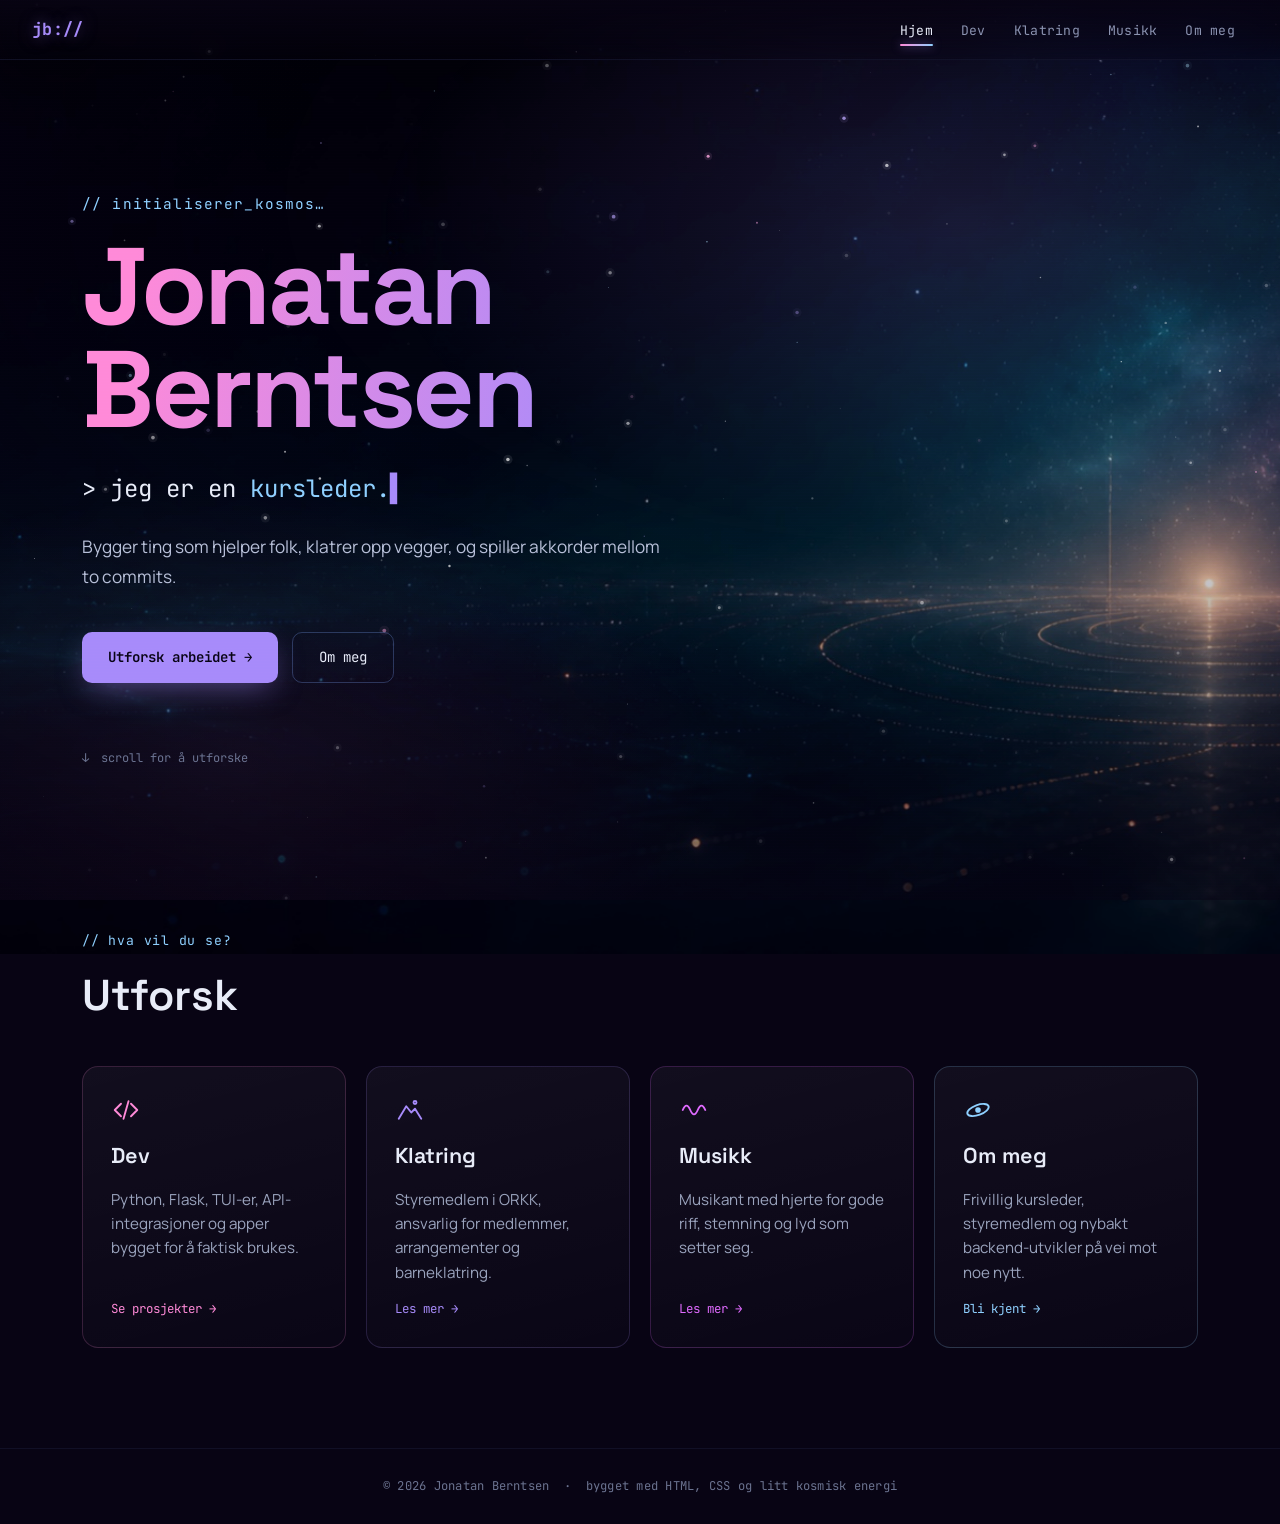
==== commit b3f9c58f: "Utkast: oppdatert dev-front med Boot.dev-status, IT-bakgrunn og ren typografi - dev.html: Boot.dev-f" ====
--- a/index.html
+++ b/index.html
@@ -70,7 +70,7 @@
           <circle cx="16" cy="6" r="1.2"></circle>
         </svg>
         <div class="nav-card-title">Klatring</div>
-        <div class="nav-card-desc">Styremedlem i ORKK — ansvarlig for medlemmer, arrangementer og barneklatring.</div>
+        <div class="nav-card-desc">Styremedlem i ORKK, ansvarlig for medlemmer, arrangementer og barneklatring.</div>
         <span class="nav-card-arrow">Les mer →</span>
       </a>
 
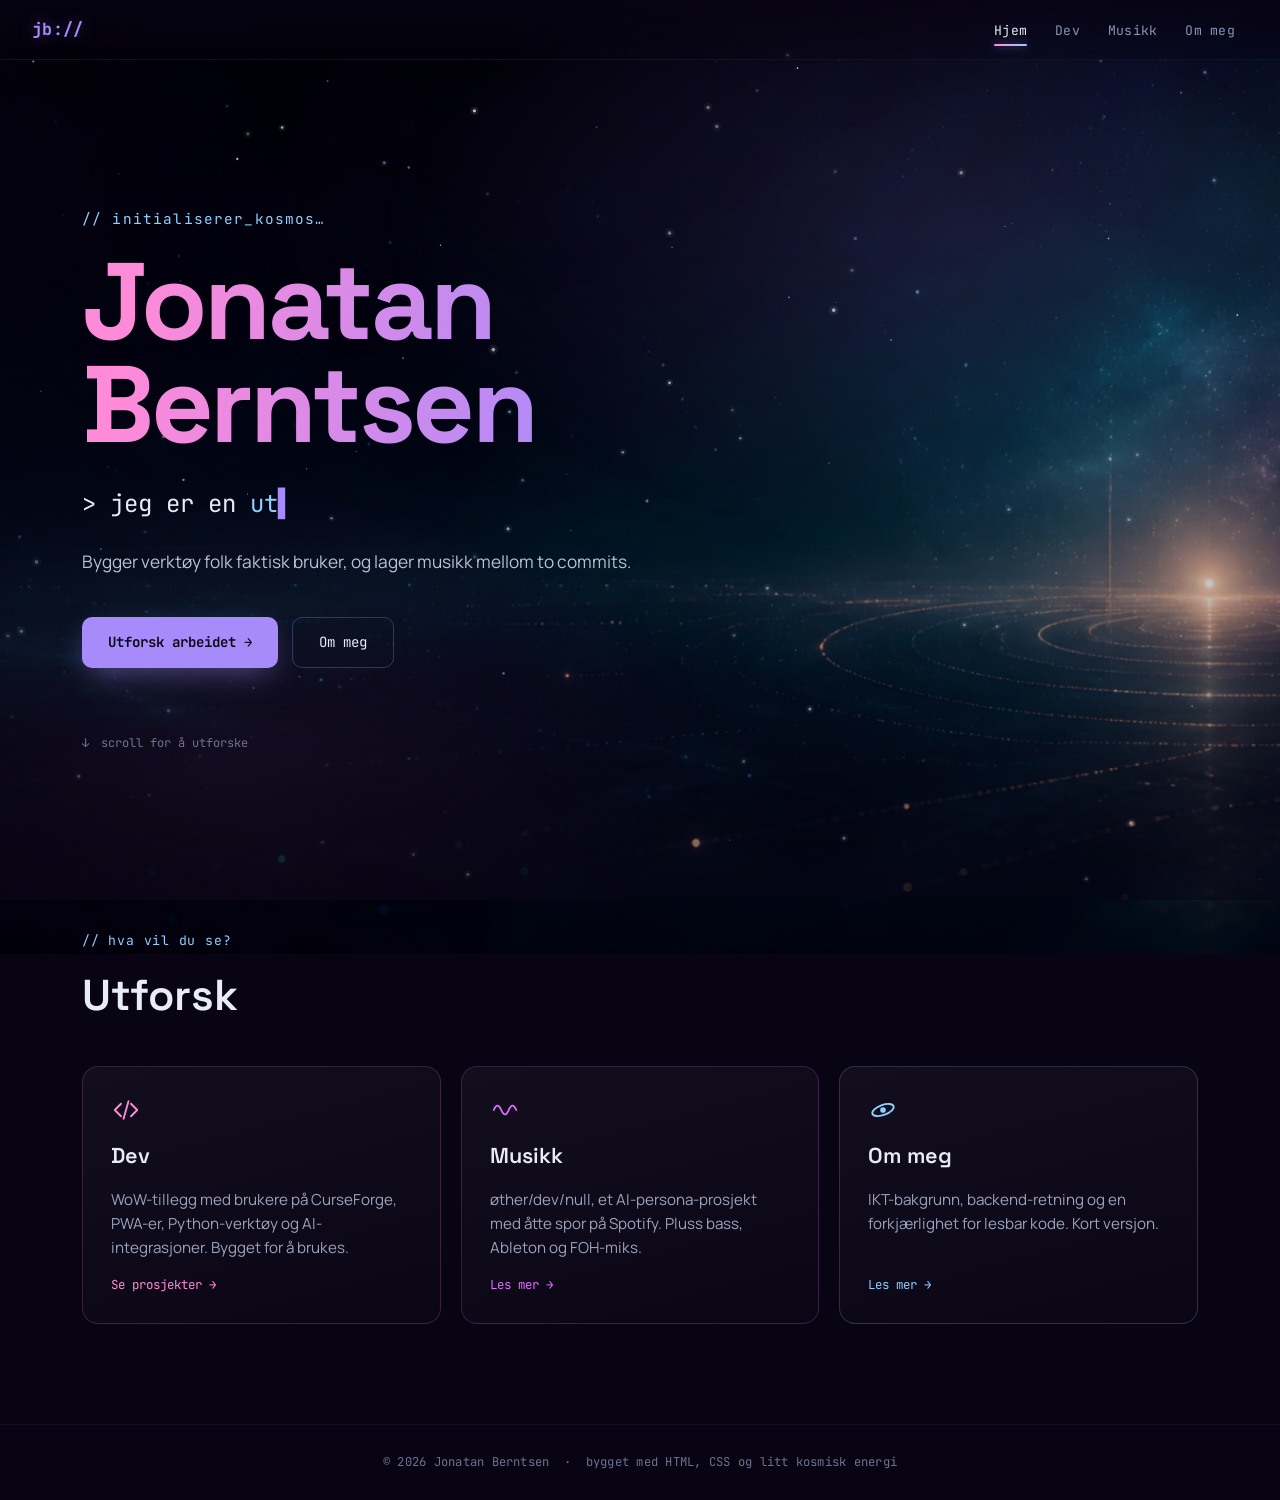
==== commit abfd0b60: "Vekt siden mot dev og musikk, ned med klatring og personlig info - Nav: Hjem, Dev, Musikk, Om meg. k" ====
--- a/index.html
+++ b/index.html
@@ -4,7 +4,7 @@
   <meta charset="UTF-8" />
   <meta name="viewport" content="width=device-width, initial-scale=1.0" />
   <title>Jonatan Berntsen</title>
-  <meta name="description" content="Kursleder, styremedlem i ORKK, utvikler og musikant fra Norge." />
+  <meta name="description" content="Jonatan Berntsen: utvikler og musiker fra Norge. WoW-tillegg, webapper og øther/dev/null." />
   <link rel="preconnect" href="https://fonts.googleapis.com" />
   <link rel="preconnect" href="https://fonts.gstatic.com" crossorigin />
   <link href="https://fonts.googleapis.com/css2?family=Space+Grotesk:wght@400;500;600;700&family=Manrope:wght@400;500;600&family=JetBrains+Mono:wght@400;600;700&display=swap" rel="stylesheet" />
@@ -26,7 +26,6 @@
     <ul class="nav-links">
       <li><a href="index.html">Hjem</a></li>
       <li><a href="dev.html">Dev</a></li>
-      <li><a href="klatring.html">Klatring</a></li>
       <li><a href="musikk.html">Musikk</a></li>
       <li><a href="om-meg.html">Om meg</a></li>
     </ul>
@@ -39,7 +38,7 @@
     <p class="hero-eyebrow">// initialiserer_kosmos…</p>
     <h1 class="hero-name">Jonatan<br />Berntsen</h1>
     <p class="hero-roles">&gt; jeg er en <span class="typed" id="typed-roles"></span><span class="typed-cursor">▌</span></p>
-    <p class="hero-tagline">Bygger ting som hjelper folk, klatrer opp vegger, og spiller akkorder mellom to commits.</p>
+    <p class="hero-tagline">Bygger verktøy folk faktisk bruker, og lager musikk mellom to commits.</p>
     <div class="hero-cta">
       <a class="btn-primary" href="dev.html">Utforsk arbeidet →</a>
       <a class="btn-ghost" href="om-meg.html">Om meg</a>
@@ -60,26 +59,17 @@
           <line x1="14" y1="5" x2="10" y2="19"></line>
         </svg>
         <div class="nav-card-title">Dev</div>
-        <div class="nav-card-desc">Python, Flask, TUI-er, API-integrasjoner og apper bygget for å faktisk brukes.</div>
+        <div class="nav-card-desc">WoW-tillegg med brukere på CurseForge, PWA-er, Python-verktøy og AI-integrasjoner. Bygget for å brukes.</div>
         <span class="nav-card-arrow">Se prosjekter →</span>
       </a>
 
-      <a class="nav-card purple" href="klatring.html">
-        <svg class="nav-card-icon" viewBox="0 0 24 24" aria-hidden="true">
-          <polyline points="3 19 9 9 13 14 16 11 21 19"></polyline>
-          <circle cx="16" cy="6" r="1.2"></circle>
-        </svg>
-        <div class="nav-card-title">Klatring</div>
-        <div class="nav-card-desc">Styremedlem i ORKK, ansvarlig for medlemmer, arrangementer og barneklatring.</div>
-        <span class="nav-card-arrow">Les mer →</span>
-      </a>
 
       <a class="nav-card magenta" href="musikk.html">
         <svg class="nav-card-icon" viewBox="0 0 24 24" aria-hidden="true">
           <path d="M3 12 Q 6 5, 9 12 T 15 12 T 21 12"></path>
         </svg>
         <div class="nav-card-title">Musikk</div>
-        <div class="nav-card-desc">Musikant med hjerte for gode riff, stemning og lyd som setter seg.</div>
+        <div class="nav-card-desc">øther/dev/null, et AI-persona-prosjekt med åtte spor på Spotify. Pluss bass, Ableton og FOH-miks.</div>
         <span class="nav-card-arrow">Les mer →</span>
       </a>
 
@@ -89,8 +79,8 @@
           <circle cx="12" cy="12" r="1.5" fill="#8fd0ff"></circle>
         </svg>
         <div class="nav-card-title">Om meg</div>
-        <div class="nav-card-desc">Frivillig kursleder, styremedlem og nybakt backend-utvikler på vei mot noe nytt.</div>
-        <span class="nav-card-arrow">Bli kjent →</span>
+        <div class="nav-card-desc">IKT-bakgrunn, backend-retning og en forkjærlighet for lesbar kode. Kort versjon.</div>
+        <span class="nav-card-arrow">Les mer →</span>
       </a>
 
     </div>
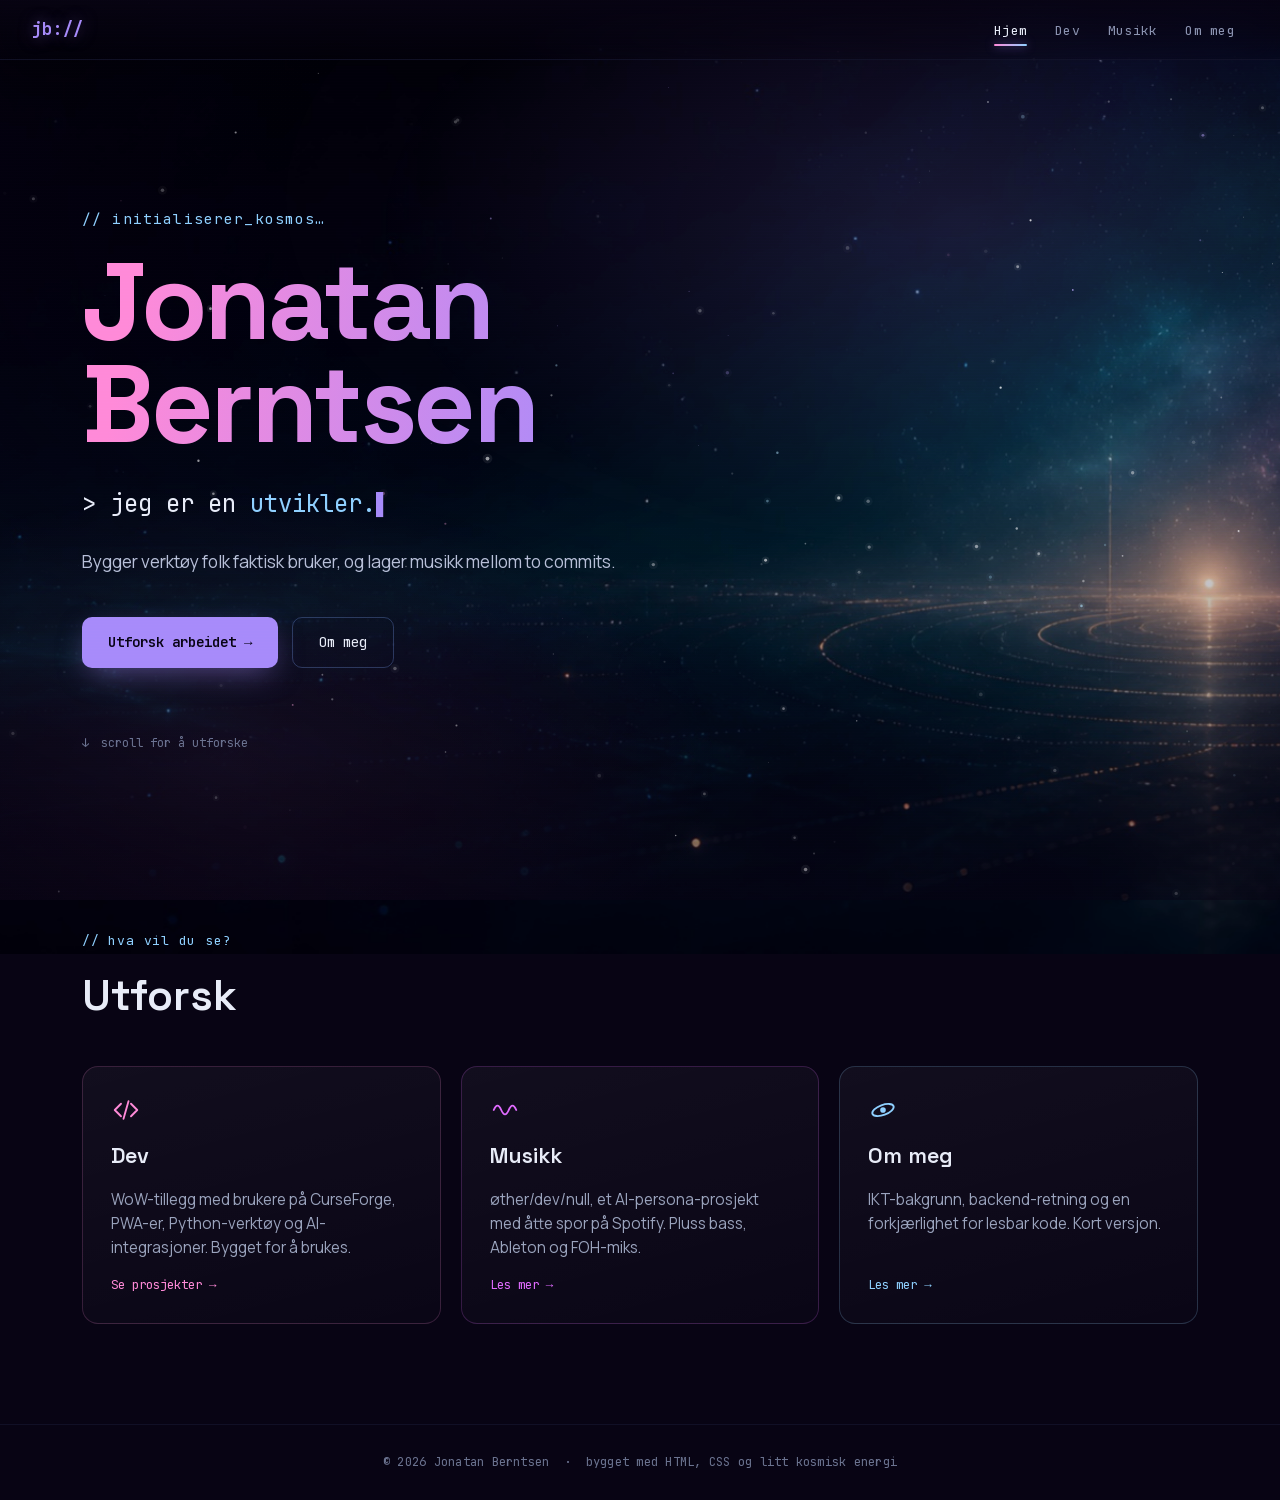
==== commit dc1cc85e: "Fontene på eget domene i stedet for Google Fonts Co-Authored-By: Claude Opus 5.5 <noreply@anthropic." ====
--- a/index.html
+++ b/index.html
@@ -5,9 +5,6 @@
   <meta name="viewport" content="width=device-width, initial-scale=1.0" />
   <title>Jonatan Berntsen</title>
   <meta name="description" content="Jonatan Berntsen: utvikler og musiker fra Norge. WoW-tillegg, webapper og øther/dev/null." />
-  <link rel="preconnect" href="https://fonts.googleapis.com" />
-  <link rel="preconnect" href="https://fonts.gstatic.com" crossorigin />
-  <link href="https://fonts.googleapis.com/css2?family=Space+Grotesk:wght@400;500;600;700&family=Manrope:wght@400;500;600&family=JetBrains+Mono:wght@400;600;700&display=swap" rel="stylesheet" />
   <link rel="stylesheet" href="css/style.css" />
 </head>
 <body>
--- a/css/style.css
+++ b/css/style.css
@@ -1,3 +1,31 @@
+/* ===== FONTER =====
+   Ligger på eget domene, så besøkende ikke kontaktes av Google.
+   Variable fonter: én fil per familie dekker hele vektområdet. Kilde og lisens: fonts/README.md. */
+@font-face {
+  font-family: 'Space Grotesk';
+  font-style: normal;
+  font-weight: 300 700;
+  font-display: swap;
+  src: url('../fonts/spacegrotesk/spacegrotesk-latin.woff2') format('woff2');
+  unicode-range: U+0000-00FF, U+0131, U+0152-0153, U+02BB-02BC, U+02C6, U+02DA, U+02DC, U+0304, U+0308, U+0329, U+2000-206F, U+20AC, U+2122, U+2191, U+2193, U+2212, U+2215, U+FEFF, U+FFFD;
+}
+@font-face {
+  font-family: 'Manrope';
+  font-style: normal;
+  font-weight: 200 800;
+  font-display: swap;
+  src: url('../fonts/manrope/manrope-latin.woff2') format('woff2');
+  unicode-range: U+0000-00FF, U+0131, U+0152-0153, U+02BB-02BC, U+02C6, U+02DA, U+02DC, U+0304, U+0308, U+0329, U+2000-206F, U+20AC, U+2122, U+2191, U+2193, U+2212, U+2215, U+FEFF, U+FFFD;
+}
+@font-face {
+  font-family: 'JetBrains Mono';
+  font-style: normal;
+  font-weight: 400 800;
+  font-display: swap;
+  src: url('../fonts/jetbrainsmono/jetbrainsmono-latin.woff2') format('woff2');
+  unicode-range: U+0000-00FF, U+0131, U+0152-0153, U+02BB-02BC, U+02C6, U+02DA, U+02DC, U+0304, U+0308, U+0329, U+2000-206F, U+20AC, U+2122, U+2191, U+2193, U+2212, U+2215, U+FEFF, U+FFFD;
+}
+
 /* ===== RESET & BASE ===== */
 *, *::before, *::after {
   box-sizing: border-box;
@@ -622,6 +650,24 @@
   border: 1px solid var(--tag-border);
   padding: 4px 10px;
   border-radius: 6px;
+}
+
+/* ===== DEV: UTVALGT ===== */
+.project-grid.featured {
+  grid-template-columns: repeat(auto-fit, minmax(260px, 1fr));
+  margin-bottom: 72px;
+}
+
+.project-card.featured {
+  padding: 30px;
+  border-color: rgba(255, 138, 216, 0.42);
+  box-shadow:
+    0 0 0 1px rgba(255, 138, 216, 0.06),
+    0 18px 48px rgba(255, 138, 216, 0.08);
+}
+
+.project-card.featured .project-name {
+  font-size: 1.12rem;
 }
 
 /* ===== DEV: LOKALE PROSJEKTER ===== */
